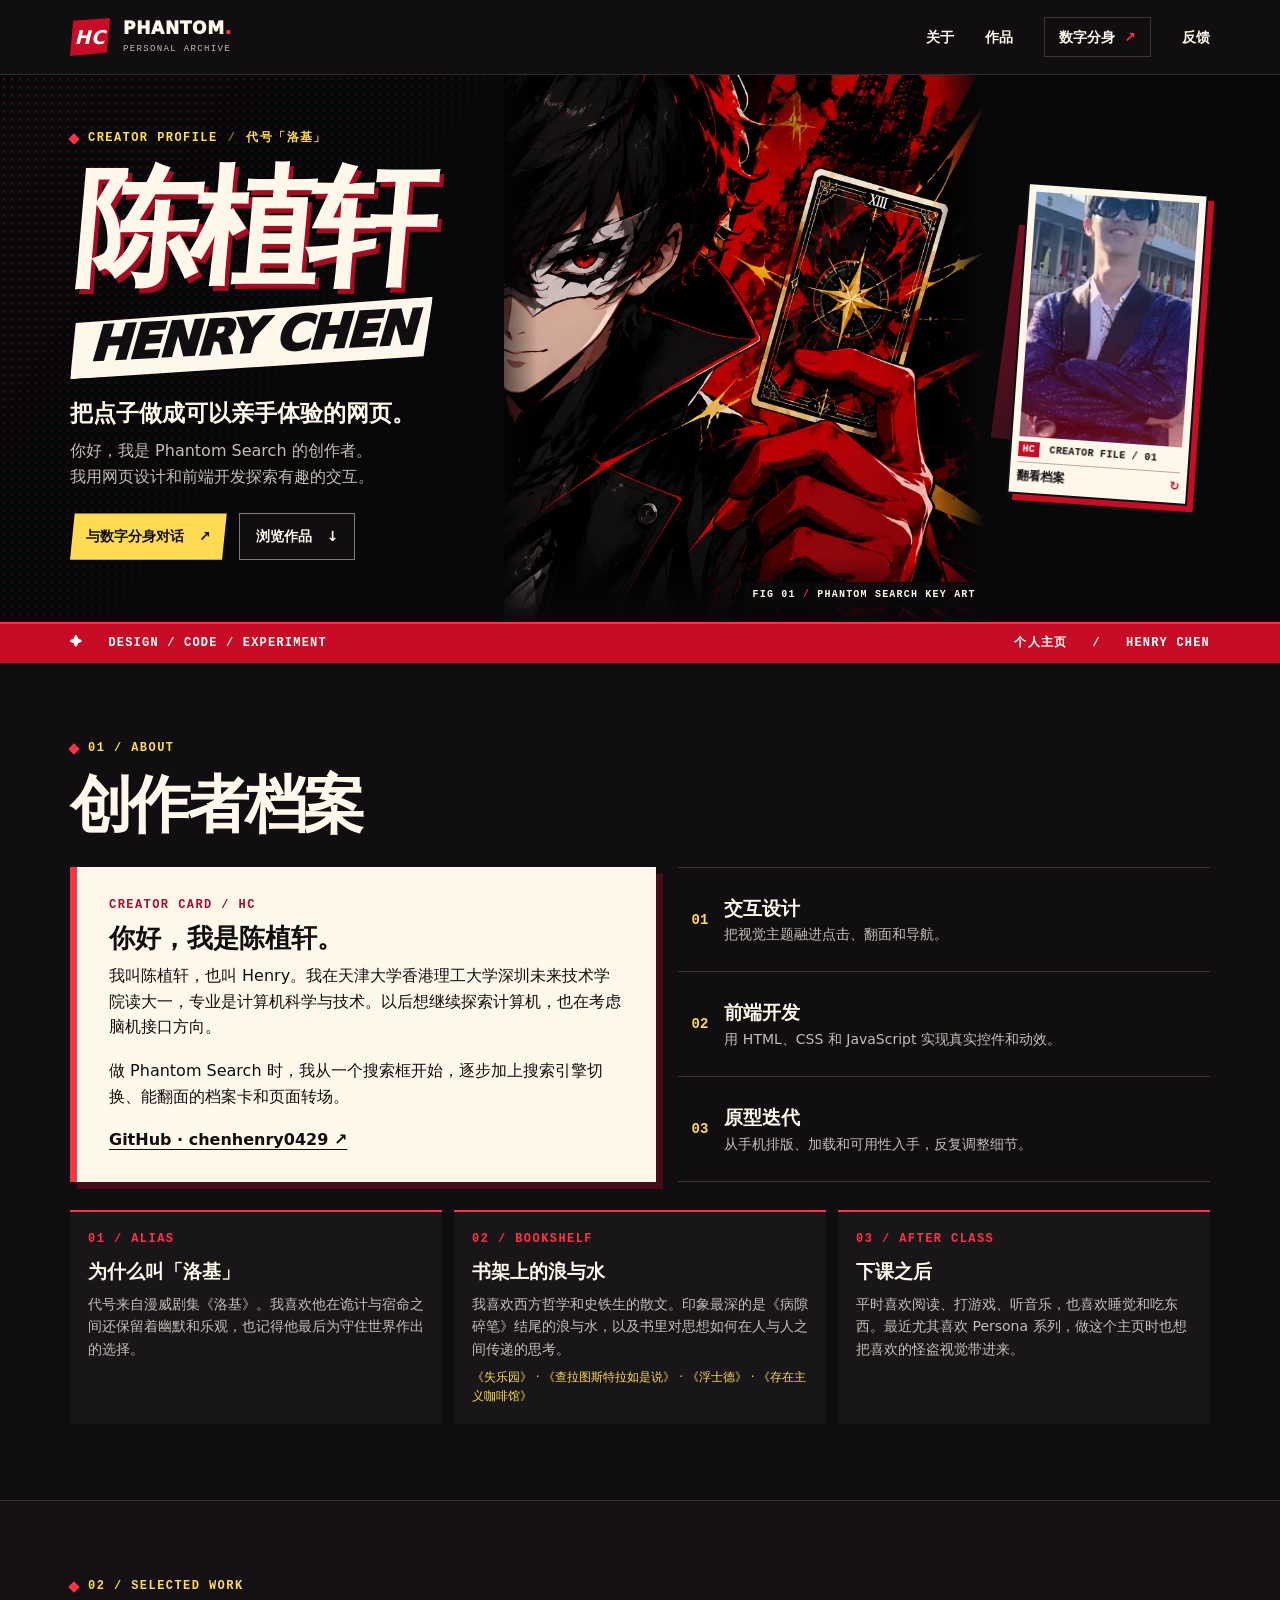
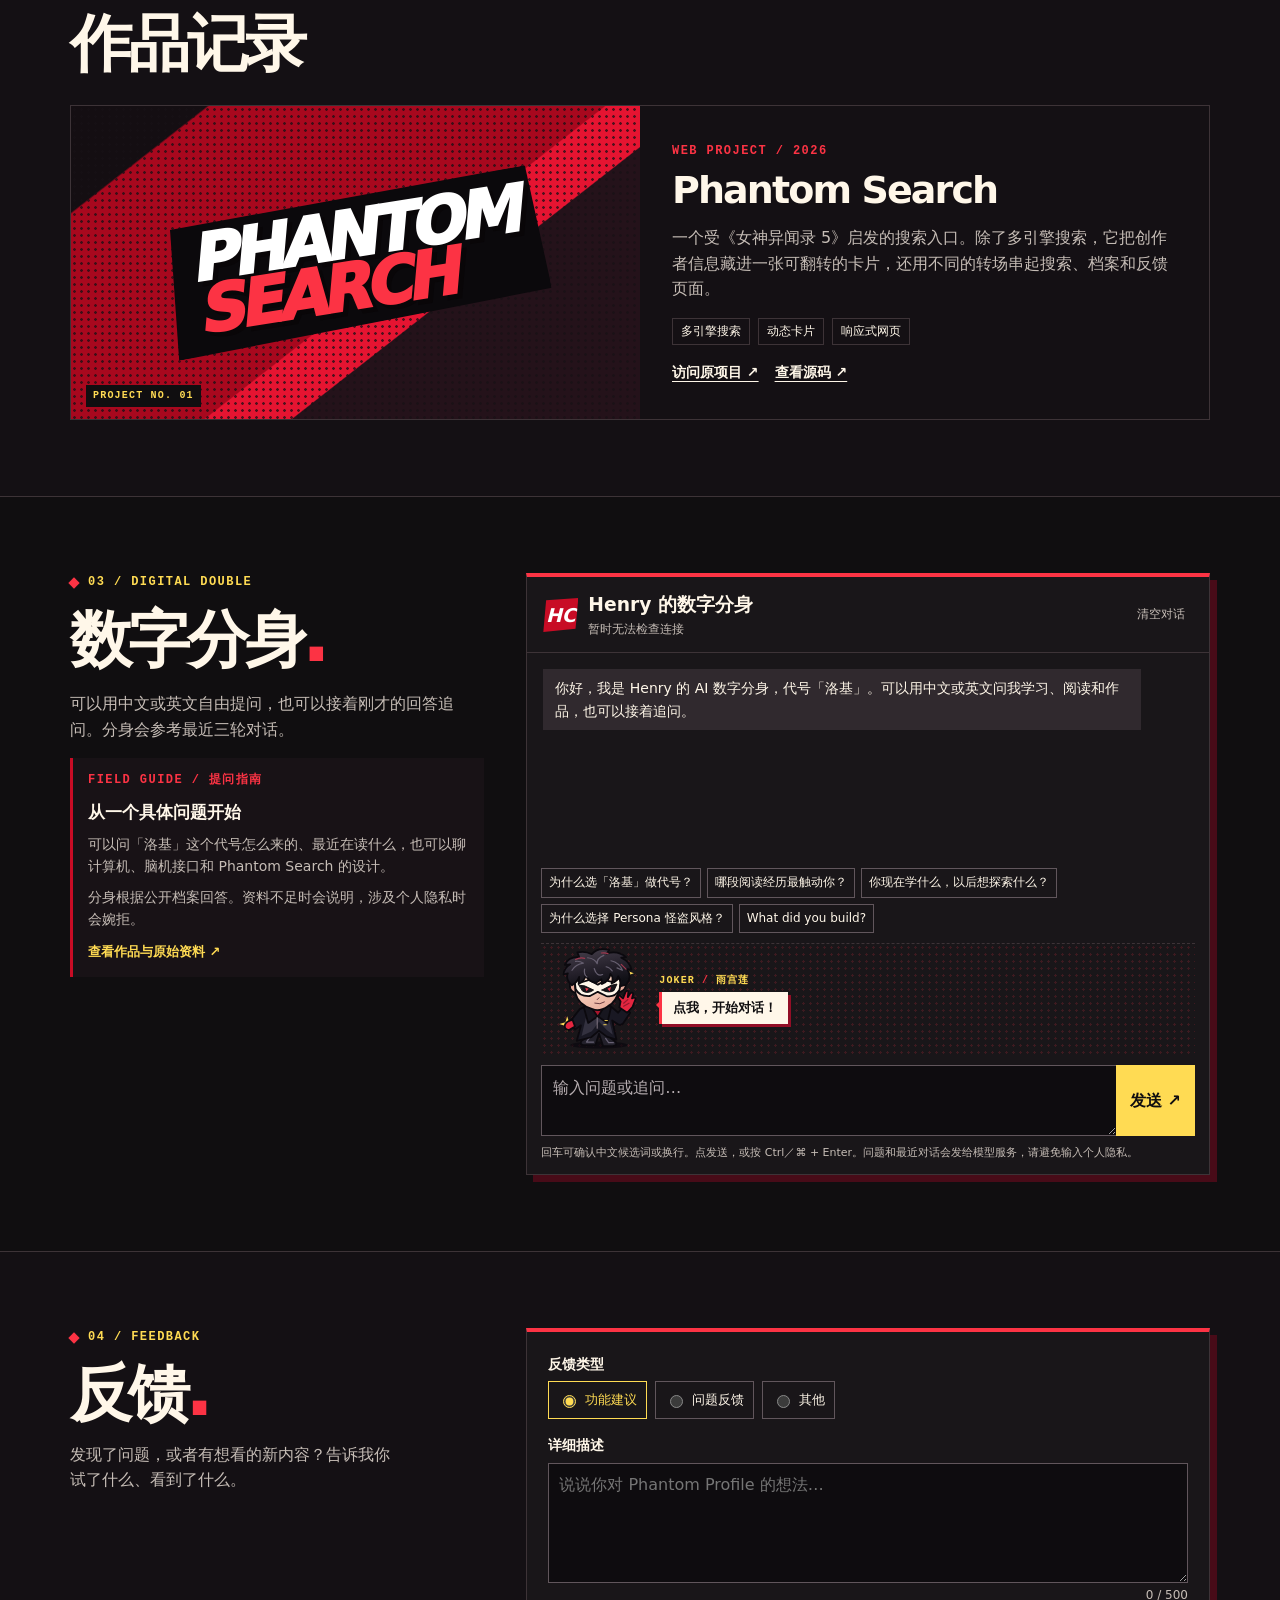
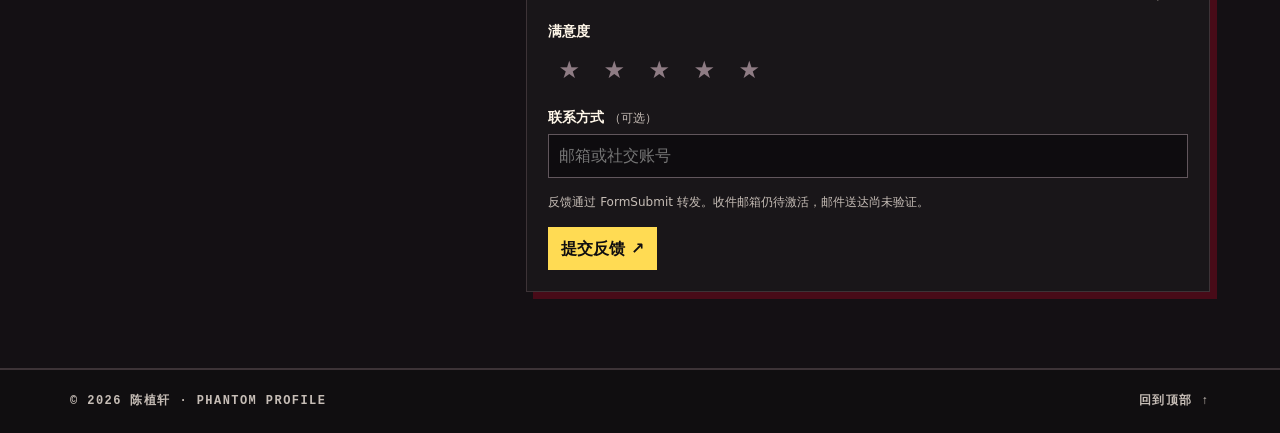
==== phantom-profile/index.html @ 25a26b53 "Publish Phantom Profile personal homepage" ====
<!doctype html>
<html lang="zh-CN">
<head>
  <meta charset="utf-8">
  <meta name="viewport" content="width=device-width, initial-scale=1">
  <meta name="description" content="陈植轩 Henry Chen 的个人主页。浏览 Phantom Search 的创作过程，与数字分身对话。">
  <meta name="theme-color" content="#100e10">
  <meta name="chat-api-base" content="https://phantom-profile-henry-chen.chenhenry860.chatgpt.site">
  <title>陈植轩 · Phantom Profile</title>
  <link rel="stylesheet" href="./style.css">
  <script defer src="./app.js"></script>
</head>
<body id="top">
  <a class="skip" href="#main">跳到主要内容</a>
  <header class="topbar">
    <div class="shell nav-inner">
      <a class="wordmark" href="#top"><span class="monogram">HC</span><span>PHANTOM<span class="red">.</span><br><small>PERSONAL ARCHIVE</small></span></a>
      <nav aria-label="主导航"><a href="#about">关于</a><a href="#work">作品</a><a class="nav-chat" href="#echo">数字分身 <span aria-hidden="true">↗</span></a><a href="#feedback">反馈</a></nav>
    </div>
  </header>
  <main id="main">
    <section class="hero" aria-labelledby="title">
      <div class="shell hero-inner">
        <div class="hero-copy">
          <p class="label"><span class="diamond"></span> CREATOR PROFILE <span class="slash">/</span> 代号「洛基」</p>
          <h1 id="title">陈植轩<span>HENRY CHEN</span></h1>
          <p class="hero-lead">把点子做成可以亲手体验的网页。</p>
          <p class="hero-detail">你好，我是 Phantom Search 的创作者。<br>我用网页设计和前端开发探索有趣的交互。</p>
          <div class="actions"><a class="button primary" href="#echo">与数字分身对话 <span aria-hidden="true">↗</span></a><a class="button ghost" href="#work">浏览作品 <span aria-hidden="true">↓</span></a></div>
        </div>
        <div class="hero-art" aria-hidden="true">
          <span class="art-label">FIG 01 <b>/</b> PHANTOM SEARCH KEY ART</span>
        </div>
        <div class="portrait-slot">
          <button class="portrait" id="portrait" type="button" aria-label="翻转陈植轩的照片卡" aria-pressed="false">
            <span class="portrait-rotor">
              <span class="portrait-face portrait-front" aria-hidden="true">
                <img src="./creator-photo.webp" width="600" height="900" alt="" fetchpriority="high">
                <span class="portrait-label"><b>HC</b> CREATOR FILE / 01</span>
                <span class="portrait-action">翻看档案 <span>↻</span></span>
              </span>
              <span class="portrait-face portrait-back" id="portrait-details" aria-hidden="true">
                <span class="portrait-label"><b>HC</b> 创作者档案</span>
                <strong>陈植轩<span>HENRY CHEN</span></strong>
                <span class="portrait-bio">Phantom Search 创作者<br>交互设计 · 前端开发</span>
                <span class="portrait-action">翻回照片 <span>↻</span></span>
              </span>
            </span>
          </button>
        </div>
      </div>
    </section>
    <div class="ribbon"><div class="shell"><span>✦ &nbsp; DESIGN / CODE / EXPERIMENT</span><span>个人主页 &nbsp; / &nbsp; HENRY CHEN</span></div></div>
    <section id="about" class="section shell">
      <div class="section-head"><p class="label"><span class="diamond"></span> 01 / ABOUT</p><h2>创作者档案</h2></div>
      <div class="about-grid">
        <article class="bio">
          <p class="eyebrow">CREATOR CARD / HC</p>
          <h3>你好，我是陈植轩。</h3>
          <p>我叫陈植轩，也叫 Henry。我在天津大学香港理工大学深圳未来技术学院读大一，专业是计算机科学与技术。以后想继续探索计算机，也在考虑脑机接口方向。</p>
          <p>做 Phantom Search 时，我从一个搜索框开始，逐步加上搜索引擎切换、能翻面的档案卡和页面转场。</p>
          <a href="https://github.com/chenhenry0429" target="_blank" rel="noopener">GitHub · chenhenry0429 ↗</a>
        </article>
        <div class="skills">
          <div><span>01</span><div><h3>交互设计</h3><p>把视觉主题融进点击、翻面和导航。</p></div></div>
          <div><span>02</span><div><h3>前端开发</h3><p>用 HTML、CSS 和 JavaScript 实现真实控件和动效。</p></div></div>
          <div><span>03</span><div><h3>原型迭代</h3><p>从手机排版、加载和可用性入手，反复调整细节。</p></div></div>
        </div>
      </div>
      <div class="profile-notes" aria-label="创作者侧记">
        <article>
          <p class="eyebrow">01 / ALIAS</p>
          <h3>为什么叫「洛基」</h3>
          <p>代号来自漫威剧集《洛基》。我喜欢他在诡计与宿命之间还保留着幽默和乐观，也记得他最后为守住世界作出的选择。</p>
        </article>
        <article>
          <p class="eyebrow">02 / BOOKSHELF</p>
          <h3>书架上的浪与水</h3>
          <p>我喜欢西方哲学和史铁生的散文。印象最深的是《病隙碎笔》结尾的浪与水，以及书里对思想如何在人与人之间传递的思考。</p>
          <p class="profile-tags">《失乐园》 · 《查拉图斯特拉如是说》 · 《浮士德》 · 《存在主义咖啡馆》</p>
        </article>
        <article>
          <p class="eyebrow">03 / AFTER CLASS</p>
          <h3>下课之后</h3>
          <p>平时喜欢阅读、打游戏、听音乐，也喜欢睡觉和吃东西。最近尤其喜欢 Persona 系列，做这个主页时也想把喜欢的怪盗视觉带进来。</p>
        </article>
      </div>
    </section>
    <section id="work" class="work-section">
      <div class="section shell">
        <div class="section-head"><p class="label"><span class="diamond"></span> 02 / SELECTED WORK</p><h2>作品记录</h2></div>
        <article class="work-card">
          <div class="work-art"><span class="work-mark">PHANTOM<br><em>SEARCH</em></span><span class="work-tag">PROJECT NO. 01</span></div>
          <div class="work-copy">
            <p class="eyebrow">WEB PROJECT / 2026</p>
            <h3>Phantom Search</h3>
            <p>一个受《女神异闻录 5》启发的搜索入口。除了多引擎搜索，它把创作者信息藏进一张可翻转的卡片，还用不同的转场串起搜索、档案和反馈页面。</p>
            <ul class="tags" aria-label="项目标签"><li>多引擎搜索</li><li>动态卡片</li><li>响应式网页</li></ul>
            <div class="work-links"><a href="https://chenhenry0429.github.io/phantom-search/" target="_blank" rel="noopener">访问原项目 ↗</a><a href="https://github.com/chenhenry0429/phantom-search" target="_blank" rel="noopener">查看源码 ↗</a></div>
          </div>
        </article>
      </div>
    </section>
    <section id="echo" class="section shell echo-section">
      <div class="echo-intro">
        <p class="label"><span class="diamond"></span> 03 / DIGITAL DOUBLE</p>
        <h2>数字分身<span class="red">.</span></h2>
        <p>可以用中文或英文自由提问，也可以接着刚才的回答追问。分身会参考最近三轮对话。</p>
        <div class="echo-guide">
          <p class="eyebrow">FIELD GUIDE / 提问指南</p>
          <h3>从一个具体问题开始</h3>
          <p>可以问「洛基」这个代号怎么来的、最近在读什么，也可以聊计算机、脑机接口和 Phantom Search 的设计。</p>
          <p>分身根据公开档案回答。资料不足时会说明，涉及个人隐私时会婉拒。</p>
          <a href="#work">查看作品与原始资料 ↗</a>
        </div>
      </div>
      <div class="chat" aria-labelledby="chat-title">
        <header class="chat-head"><div class="chat-avatar" aria-hidden="true">HC</div><div><h3 id="chat-title">Henry 的数字分身</h3><p id="status" aria-live="polite">正在检查连接</p></div><button class="reset" id="reset" type="button">清空对话</button></header>
        <div class="messages" id="messages" role="log" aria-label="对话记录" aria-live="polite" tabindex="0"><p class="message assistant">你好，我是 Henry 的 AI 数字分身，代号「洛基」。可以用中文或英文问我学习、阅读和作品，也可以接着追问。</p></div>
        <div class="suggestions" aria-label="选一个示例，编辑后发送">
          <button type="button">为什么选「洛基」做代号？</button>
          <button type="button">哪段阅读经历最触动你？</button>
          <button type="button">你现在学什么，以后想探索什么？</button>
          <button type="button">为什么选择 Persona 怪盗风格？</button>
          <button type="button">What did you build?</button>
        </div>
        <div class="mascot">
          <button class="mascot-button" id="mascot-button" type="button" aria-label="点击雨宫莲，开始向 Henry 的数字分身提问" aria-controls="question">
            <span class="mascot-arrival"><img class="mascot-sprite" src="./joker.svg" width="160" height="174" alt=""></span>
          </button>
          <div class="mascot-caption">
            <p class="mascot-name">JOKER <span>/</span> 雨宫莲</p>
            <p class="mascot-bubble" id="mascot-bubble" aria-live="polite">点我，开始对话！</p>
          </div>
        </div>
        <form id="chat-form">
          <label for="question" class="sr-only">向数字分身提问</label>
          <textarea id="question" name="question" rows="2" placeholder="输入问题或追问…" aria-describedby="chat-note" maxlength="600" required autocomplete="off" spellcheck="false"></textarea>
          <button type="submit" id="send">发送 <span aria-hidden="true">↗</span></button>
        </form>
        <p class="chat-note" id="chat-note">回车可确认中文候选词或换行。点发送，或按 Ctrl／⌘ + Enter。问题和最近对话会发给模型服务，请避免输入个人隐私。</p>
      </div>
    </section>
    <section id="feedback" class="feedback-section">
      <div class="section shell feedback-layout">
        <div class="section-head">
          <p class="label"><span class="diamond"></span> 04 / FEEDBACK</p>
          <h2>反馈<span class="red">.</span></h2>
          <p class="feedback-intro">发现了问题，或者有想看的新内容？告诉我你试了什么、看到了什么。</p>
        </div>
        <form class="feedback-form" id="feedback-form" method="post" aria-label="主页反馈">
          <fieldset>
            <legend>反馈类型</legend>
            <div class="feedback-options">
              <label><input type="radio" name="feedback_type" value="功能建议" checked> 功能建议</label>
              <label><input type="radio" name="feedback_type" value="问题反馈"> 问题反馈</label>
              <label><input type="radio" name="feedback_type" value="其他"> 其他</label>
            </div>
          </fieldset>
          <div class="feedback-field">
            <label for="feedback-message">详细描述</label>
            <textarea id="feedback-message" name="message" rows="4" minlength="3" maxlength="500" required placeholder="说说你对 Phantom Profile 的想法…"></textarea>
            <span class="feedback-count" id="feedback-count">0 / 500</span>
          </div>
          <fieldset>
            <legend>满意度</legend>
            <div class="feedback-stars">
              <label><input class="sr-only" type="radio" name="rating" value="1" aria-label="1 星" required><span aria-hidden="true">★</span></label>
              <label><input class="sr-only" type="radio" name="rating" value="2" aria-label="2 星"><span aria-hidden="true">★</span></label>
              <label><input class="sr-only" type="radio" name="rating" value="3" aria-label="3 星"><span aria-hidden="true">★</span></label>
              <label><input class="sr-only" type="radio" name="rating" value="4" aria-label="4 星"><span aria-hidden="true">★</span></label>
              <label><input class="sr-only" type="radio" name="rating" value="5" aria-label="5 星"><span aria-hidden="true">★</span></label>
            </div>
          </fieldset>
          <div class="feedback-field">
            <label for="feedback-contact">联系方式 <span class="feedback-optional">（可选）</span></label>
            <input id="feedback-contact" name="contact" maxlength="120" placeholder="邮箱或社交账号">
          </div>
          <p class="feedback-note">反馈通过 FormSubmit 转发。收件邮箱仍待激活，邮件送达尚未验证。</p>
          <div class="feedback-actions">
            <button type="submit" id="feedback-send">提交反馈 <span aria-hidden="true">↗</span></button>
            <p id="feedback-status" role="status"></p>
          </div>
        </form>
      </div>
    </section>
  </main>
  <footer><div class="shell"><span>© 2026 陈植轩 · PHANTOM PROFILE</span><a href="#top">回到顶部 ↑</a></div></footer>
</body>
</html>
---- phantom-profile/style.css ----
:root{color-scheme:dark;--ink:#100e10;--panel:#191619;--cream:#fff7e9;--dim:#c6bdb6;--red:#fc3344;--blood:#c80c25;--yellow:#ffdb53;--line:#3d3337;--mono:ui-monospace,Consolas,monospace;--body:system-ui,"Microsoft YaHei",sans-serif}
*{box-sizing:border-box}
html{scroll-behavior:smooth}
body{margin:0;background:var(--ink);color:var(--cream);font:16px/1.6 var(--body)}
a{color:inherit;text-decoration:none}
button,input,textarea{font:inherit}
button{cursor:pointer}
:focus-visible{outline:3px solid var(--yellow);outline-offset:4px}
.shell{width:min(1140px,calc(100% - 72px));margin-inline:auto}
.skip,.sr-only{position:absolute;width:1px;height:1px;overflow:hidden;clip-path:inset(50%)}
.skip:focus{width:auto;height:auto;clip-path:none;z-index:10;top:12px;left:12px;background:var(--yellow);color:var(--ink);padding:8px 14px}
.topbar{border-bottom:1px solid #ffffff1f;background:#100e10}
.nav-inner{display:flex;align-items:center;justify-content:space-between;min-height:74px;gap:16px}
.wordmark{display:flex;align-items:center;gap:13px;font-size:17px;font-weight:950;line-height:1;letter-spacing:.04em}
.wordmark small{font:9px var(--mono);letter-spacing:.15em;color:var(--dim)}
.monogram,.chat-avatar{display:grid;place-items:center;background:var(--blood);color:white;font:italic 900 19px var(--body);clip-path:polygon(8% 7%,100% 0,92% 91%,0 100%);width:40px;height:38px}
.red{color:var(--red)}
nav{display:flex;align-items:center;gap:31px;font-size:14px;font-weight:750}
nav a:hover,.work-links a:hover,.bio a:hover,footer a:hover{color:var(--yellow)}
.nav-chat{padding:8px 14px;border:1px solid var(--line)}
.nav-chat span{color:var(--red);margin-left:4px}
.hero{position:relative;isolation:isolate;overflow:hidden;background:#080709}
.hero::before{position:absolute;content:"";inset:0;background:radial-gradient(circle,#d422364d .9px,transparent 1px) 0 0/8px 8px;mask-image:linear-gradient(125deg,#000,transparent 45%);z-index:-1}
.hero-inner{display:grid;grid-template-areas:"copy art portrait";grid-template-columns:minmax(0,1fr) minmax(0,1.18fr) minmax(125px,.49fr);gap:clamp(16px,2.1vw,30px);align-items:center;min-height:530px;padding-block:54px 62px}
.hero-copy{grid-area:copy;position:relative}
.hero-art{
  grid-area:art;position:relative;align-self:stretch;margin-block:-54px -62px;
  background:
    linear-gradient(0deg,#080709 0%,transparent 12%),
    linear-gradient(90deg,#0807098c 0%,transparent 7% 90%,#080709 100%),
    url("./phantom.webp") left 34% / min(202%, 1050px) auto no-repeat;
}
.portrait-slot{grid-area:portrait;position:relative;padding-inline:6px 12px}
.portrait-slot::before{content:"";position:absolute;inset:10% -9% 8% -10%;background:linear-gradient(130deg,#870c23 0%,#241018 55%,transparent 56%);clip-path:polygon(12% 2%,100% 12%,89% 96%,0 85%);pointer-events:none}
.portrait{
  position:relative;display:block;width:100%;padding:0;border:0;background:transparent;
  color:var(--ink);text-align:left;perspective:750px;rotate:4deg;touch-action:manipulation;
  transition:translate .2s ease,rotate .2s ease;animation:portrait-in .82s cubic-bezier(.19,.85,.33,1) both;
}
.portrait:hover,.portrait:focus-visible{translate:0 -4px;rotate:1deg}
.portrait-rotor{display:block;position:relative;transform-style:preserve-3d;transition:transform .52s cubic-bezier(.22,.71,.34,1)}
.portrait[aria-pressed="true"] .portrait-rotor{transform:rotateY(180deg)}
.portrait-face{display:block;position:relative;overflow:hidden;padding:7px;border:2px solid var(--ink);background:var(--cream);box-shadow:6px 6px 0 var(--blood),9px 9px 0 var(--ink);backface-visibility:hidden}
.portrait-front::after{
  content:"";position:absolute;inset:-25% -20%;pointer-events:none;
  background:linear-gradient(105deg,transparent 36%,#f82c3a99 44%,#ffdc55d9 50%,#fff5b180 53%,transparent 60%);
  opacity:0;animation:portrait-sweep .72s .22s ease-out;
}
.portrait img{display:block;width:100%;height:auto}
.portrait-label{display:block;margin-top:5px;font:800 clamp(7px,.85vw,10px)/1.5 var(--mono);white-space:nowrap;letter-spacing:.035em}
.portrait-label b{display:inline-block;margin-right:4px;padding-inline:4px;background:var(--blood);color:white}
.portrait-action{display:flex;align-items:center;justify-content:space-between;gap:4px;margin-top:5px;padding-top:4px;border-top:1px solid #b9a8a3;font-size:clamp(9px,1.05vw,12px);font-weight:850}
.portrait-action span{color:var(--blood)}
.portrait-back{
  position:absolute;inset:0;display:flex;flex-direction:column;justify-content:space-between;gap:5px;
  padding:clamp(7px,1vw,15px);transform:rotateY(180deg);
  background:radial-gradient(circle,#c80c2530 1px,transparent 1.5px) right top / 7px 7px,var(--cream);
}
.portrait-back strong{font-size:clamp(16px,2.3vw,29px);line-height:1.1}
.portrait-back strong span{display:block;margin-top:4px;color:#a8102a;font:italic 900 clamp(8px,1vw,13px)/1.25 var(--mono)}
.portrait-bio{font-size:clamp(9px,1vw,12px);font-weight:750;overflow-wrap:anywhere}
@keyframes portrait-in{from{opacity:0;transform:translateX(66px) scale(.96)}to{opacity:1;transform:none}}
@keyframes portrait-sweep{0%{opacity:0;transform:translateX(-85%)}18%{opacity:1}75%{opacity:.9}100%{opacity:0;transform:translateX(85%)}}
.label,.eyebrow,.art-label,.ribbon,.work-tag,footer{font-family:var(--mono);font-size:12px;font-weight:700;letter-spacing:.12em}
.label{display:flex;align-items:center;gap:10px;color:var(--yellow);margin:0 0 12px}
.diamond{width:8px;height:8px;display:inline-block;background:var(--red);transform:rotate(45deg);flex:none}
.slash{opacity:.55}
h1,h2,h3,p{margin-top:0}
h1{margin:17px 0 25px;font-size:clamp(66px,10vw,133px);line-height:.98;letter-spacing:-.085em;font-weight:950;text-shadow:5px 5px 0 #a60b24;transform:skewX(-5deg);transform-origin:left center}
h1 span{display:block;width:max-content;font:italic 950 clamp(19px,4vw,48px)/1.1 var(--body);letter-spacing:-.05em;color:var(--ink);background:var(--cream);padding:4px 18px 7px;margin:16px 0 0 8px;text-shadow:none;transform:rotate(-3deg);clip-path:polygon(1% 12%,100% 0,98% 93%,0 100%)}
.hero-lead{font-weight:800;font-size:clamp(18px,2.4vw,23px);margin:0 0 6px}
.hero-detail{color:var(--dim);margin:0 0 24px}
.actions{display:flex;flex-wrap:wrap;gap:12px}
.button{display:inline-flex;align-items:center;gap:15px;padding:11px 16px;min-height:46px;font-weight:800;font-size:14px}
.primary{background:var(--yellow);color:var(--ink);clip-path:polygon(3% 0,100% 0,97% 100%,0 100%)}
.primary:hover{background:var(--cream)}
.ghost{border:1px solid #82777c;background:#100e10}
.ghost:hover{border-color:var(--yellow);color:var(--yellow)}
.art-label{position:absolute;bottom:14px;right:0;color:var(--cream);text-shadow:0 1px 4px #000;font-size:10px;background:#0a090bd9;padding:5px 8px}
.art-label b{color:var(--red)}
.ribbon{background:var(--blood);color:#fff;border-top:2px solid var(--red);letter-spacing:.1em}
.ribbon .shell,footer .shell{display:flex;justify-content:space-between;align-items:center;gap:15px;padding-block:10px}
.section{padding-block:76px;scroll-margin-top:20px}
.section-head{margin-bottom:26px}
h2{font-size:clamp(35px,6vw,62px);letter-spacing:-.06em;line-height:1.14;font-weight:950;margin:0}
.about-grid{display:grid;grid-template-columns:1.1fr 1fr;gap:22px}
.bio{padding:29px 32px;background:var(--cream);color:var(--ink);border-left:7px solid var(--red);box-shadow:7px 7px 0 #480b18}
.eyebrow{color:var(--red);margin-bottom:8px}
.bio .eyebrow{color:#a8102a}
.bio h3{font-size:26px;margin-bottom:9px;line-height:1.2}
.bio p:not(.eyebrow){max-width:52ch;margin-bottom:18px}
.bio a{font-weight:800;text-underline-offset:4px;text-decoration:underline}
.bio a:hover{color:#a8102a}
.skills{display:grid;border-top:1px solid var(--line)}
.skills>div{display:flex;gap:16px;align-items:center;padding:10px 14px;border-bottom:1px solid var(--line)}
.skills span{color:var(--yellow);font:700 14px var(--mono)}
.skills h3,.skills p{margin:0}
.skills p{font-size:14px;color:var(--dim)}
.profile-notes{display:grid;grid-template-columns:repeat(3,minmax(0,1fr));gap:12px;margin-top:28px}
.profile-notes article{border-top:2px solid var(--red);background:var(--panel);padding:18px}
.profile-notes h3{margin:0 0 6px}
.profile-notes p:not(.eyebrow){margin:0;color:var(--dim);font-size:14px}
.profile-notes article .profile-tags{margin-top:8px;color:var(--yellow);font-size:12px}
.work-section{border-block:1px solid var(--line);background:#141014}
.work-card{display:grid;grid-template-columns:1fr 1fr;border:1px solid var(--line);min-height:315px}
.work-art{position:relative;min-height:230px;display:grid;place-items:center;overflow:hidden;background:radial-gradient(circle,#171015bb 1px,transparent 1.6px) 0 0/7px 7px,linear-gradient(142deg,#140e12 14%,#a8081e 14.3% 55%,#e51431 55.2% 64%,#24121a 64.2%)}
.work-mark{font:italic 950 clamp(30px,5vw,70px)/.82 var(--body);letter-spacing:-.08em;transform:rotate(-9deg);color:white;text-shadow:4px 5px 0 #090608;padding:16px 25px 18px;background:#0b090c;clip-path:polygon(3% 6%,98% 0,100% 90%,0 100%)}
.work-mark em{color:var(--red)}
.work-tag{position:absolute;bottom:12px;left:15px;color:var(--yellow);background:var(--ink);padding:3px 7px;font-size:10px}
.work-copy{padding:32px;align-self:center}
.work-copy h3{font-size:clamp(24px,4vw,38px);line-height:1.15;letter-spacing:-.05em;margin-bottom:12px}
.work-copy>p:not(.eyebrow),.echo-intro>p:not(.label){color:var(--dim)}
.tags,.work-links{display:flex;flex-wrap:wrap;gap:8px;padding:0;list-style:none}
.tags li{border:1px solid var(--line);padding:3px 8px;font-size:12px}
.work-links{gap:16px;font-weight:750;font-size:14px}
.work-links a{text-decoration:underline;text-underline-offset:4px}
.echo-section{display:grid;grid-template-columns:1fr 1.65fr;gap:42px;align-items:start}
.echo-intro h2{margin-bottom:16px}
.echo-guide{border-left:3px solid var(--blood);padding:13px 15px;background:#181216}
.echo-guide h3{margin:0 0 7px;font-size:17px}
.echo-guide p:not(.eyebrow){margin:0 0 8px;color:var(--dim);font-size:14px}
.echo-guide a{display:inline-block;color:var(--yellow);font-size:13px;font-weight:750;text-underline-offset:4px}
.echo-guide a:hover{text-decoration:underline}
.chat{background:var(--panel);border:1px solid var(--line);border-top:4px solid var(--red);box-shadow:7px 7px 0 #480b18;min-width:0}
.chat-head{padding:13px 16px;display:flex;align-items:center;gap:10px;border-bottom:1px solid var(--line)}
.chat-head h3,.chat-head p{margin:0}
.chat-head p{font-size:12px;color:var(--dim)}
.chat-head p[data-ready="true"]{color:#a7e4af}
.chat-avatar{flex:none;width:35px;height:34px}
.reset{margin-left:auto;background:none;border:0;color:var(--dim);font-size:12px;white-space:nowrap;padding:8px}
.reset:hover{color:var(--yellow)}
.messages{padding:16px;height:215px;overflow:auto;display:flex;align-items:flex-start;flex-direction:column;gap:10px}
.message{background:#30292e;margin:0;max-width:92%;padding:8px 12px;white-space:pre-wrap;overflow-wrap:anywhere;font-size:14px;line-height:1.6}
.message.user{align-self:flex-end;background:#820c28;color:white}
.message.notice{border:1px solid #674d47;color:#ffcf9a}
.suggestions{display:flex;flex-wrap:wrap;gap:6px;padding:0 14px 10px}
.suggestions button{font-size:12px;background:transparent;border:1px solid #61565c;color:var(--cream);padding:4px 7px}
.suggestions button:hover{border-color:var(--yellow);color:var(--yellow)}
.mascot{display:flex;align-items:center;gap:12px;margin:0 14px 10px;padding:3px 10px 4px;border-top:1px dashed var(--line);background:radial-gradient(circle,#fb334429 1px,transparent 1.4px) 0 0/7px 7px}
.mascot-button{flex:none;width:96px;padding:0;border:0;background:transparent;transform-origin:50% 90%;touch-action:manipulation}
.mascot-arrival{display:block}
.mascot-sprite{display:block;width:100%;height:auto;animation:joker-idle 3.6s ease-in-out infinite}
.mascot-button:hover .mascot-sprite,.mascot-button:focus-visible .mascot-sprite{filter:drop-shadow(0 0 5px #fc33448c)}
.mascot-caption{min-width:0}
.mascot-name{margin:0 0 5px;color:var(--yellow);font:800 10px/1.3 var(--mono);letter-spacing:.11em}
.mascot-name span{color:var(--red)}
.mascot-bubble{position:relative;width:fit-content;margin:0;padding:6px 11px;background:var(--cream);color:var(--ink);border-left:3px solid var(--red);box-shadow:3px 3px 0 #920e26;font-size:13px;font-weight:800}
.mascot-bubble::before{content:"";position:absolute;top:8px;left:-11px;border:5px solid transparent;border-right-color:var(--red)}
@keyframes joker-idle{0%,100%{transform:translateY(0)}50%{transform:translateY(-3px)}}
@media(prefers-reduced-motion:no-preference){
  .mascot-button.is-awaiting:not(:focus-visible) .mascot-arrival{opacity:0}
  .mascot-button.is-arriving .mascot-arrival{animation:joker-arrive .95s both}
  .mascot-button.is-arriving .mascot-sprite{animation-delay:.95s}
}
@keyframes joker-arrive{
  from{opacity:0;transform:translateX(-45px) rotate(-9deg);clip-path:inset(0 0 0 45%)}
  50%{opacity:1;transform:translateX(7px) rotate(4deg);clip-path:inset(0);filter:drop-shadow(-5px 0 0 #c80c25)}
  65%,88%{opacity:1;transform:none;clip-path:inset(0);filter:drop-shadow(0 0 5px #ffdb53)}
  to{opacity:1;transform:none;clip-path:inset(0);filter:none}
}
#chat-form{display:flex;margin:0 14px}
#question{min-width:0;flex:1;resize:vertical;min-height:56px;background:#0e0c0f;color:white;border:1px solid #61565c;border-right:0;padding:9px 11px}
#question::placeholder{color:#b7aeb1}
#send{background:var(--yellow);color:var(--ink);border:1px solid var(--yellow);font-weight:800;padding:9px 13px;white-space:nowrap}
button:disabled{opacity:.55;cursor:default}
.chat-note{margin:8px 14px 12px;font-size:11px;color:var(--dim)}
.feedback-section{background:#141014;border-block:1px solid var(--line)}
.feedback-layout{display:grid;grid-template-columns:1fr 1.65fr;align-items:start;gap:42px}
.feedback-intro{max-width:32ch;margin:12px 0 0;color:var(--dim)}
.feedback-form{display:grid;gap:15px;min-width:0;background:var(--panel);border:1px solid var(--line);border-top:4px solid var(--red);padding:21px;box-shadow:7px 7px 0 #480b18}
.feedback-form fieldset{margin:0;padding:0;border:0;min-inline-size:0}
.feedback-form legend,.feedback-field>label{padding:0;margin-bottom:6px;font-weight:800;font-size:14px}
.feedback-options{display:flex;flex-wrap:wrap;gap:8px}
.feedback-options label{display:flex;align-items:center;gap:6px;min-height:38px;padding:4px 9px;border:1px solid #61565c;font-size:13px;cursor:pointer}
.feedback-options label:has(:checked){border-color:var(--yellow);color:var(--yellow)}
.feedback-form input[type="radio"]{accent-color:var(--yellow)}
.feedback-field{display:grid;min-width:0}
.feedback-field textarea,.feedback-field input{width:100%;background:#0e0c0f;color:var(--cream);border:1px solid #61565c;padding:8px 10px}
.feedback-field textarea{resize:vertical;min-height:90px}
.feedback-count,.feedback-note,.feedback-optional{color:var(--dim);font-size:12px;font-weight:400}
.feedback-count{text-align:right;margin-top:3px}
.feedback-stars{display:flex;flex-wrap:wrap;gap:3px}
.feedback-stars label{position:relative;color:#8e7c84;cursor:pointer}
.feedback-stars label span{display:grid;place-items:center;width:42px;height:42px;font-size:24px}
.feedback-stars label:hover,.feedback-stars label:has(:checked),.feedback-stars label:has(~ label :checked){color:var(--yellow)}
.feedback-stars input:focus-visible+span{outline:2px solid var(--yellow);outline-offset:1px}
.feedback-note{margin:0}
.feedback-actions{display:flex;flex-wrap:wrap;align-items:center;gap:9px 13px}
#feedback-send{background:var(--yellow);color:var(--ink);border:0;padding:8px 13px;min-height:43px;font-weight:800}
#feedback-status{margin:0;color:var(--dim);font-size:13px}
#feedback-status[data-state="success"]{color:#a7e4af}
#feedback-status[data-state="error"]{color:#ffcf9a}
footer{border-top:1px solid var(--line);color:var(--dim)}
footer .shell{padding-block:22px}
@media(max-width:900px){
  .hero-inner{grid-template-areas:"copy copy" "art portrait";grid-template-columns:minmax(0,1fr) clamp(112px,23vw,178px);gap:20px;min-height:0;padding-block:36px 24px}
  .hero-art{min-height:clamp(205px,43vw,340px);margin-block:0}
  .portrait-slot{padding-inline:3px 8px}
}
@media(max-width:760px){
  .shell{width:calc(100% - 34px)}
  nav{gap:14px}.nav-chat{padding:6px 8px}
  .about-grid,.profile-notes,.work-card,.echo-section,.feedback-layout{grid-template-columns:1fr}
  .echo-section,.feedback-layout{gap:12px}.section{padding-block:55px}
  .feedback-layout .section-head{margin-bottom:0}
}
@media(max-width:560px){
  .hero-inner{gap:15px}
  .hero-art{background-position:0 0,0 0,left 18%}
  .portrait-front{padding:4px}
  .art-label{display:none}
  .mascot{gap:10px;padding-inline:5px}
  .mascot-button{width:81px}
}
@media(max-width:420px){
  .wordmark{font-size:13px;gap:7px}.wordmark small{font-size:7px}.monogram{width:30px;height:30px;font-size:16px}
  .nav-inner{gap:8px}
  nav{gap:8px;font-size:12px;white-space:nowrap}
  .nav-chat{padding-inline:5px}
  .feedback-form{padding:15px}
  h1{font-size:66px}
  .ribbon .shell span:last-child{display:none}
  .bio,.work-copy{padding:21px}
}
@media(prefers-reduced-motion:reduce){
  html{scroll-behavior:auto}
  .portrait,.portrait-front::after,.mascot-sprite{animation:none}
  .portrait,.portrait-rotor{transition:none}
}
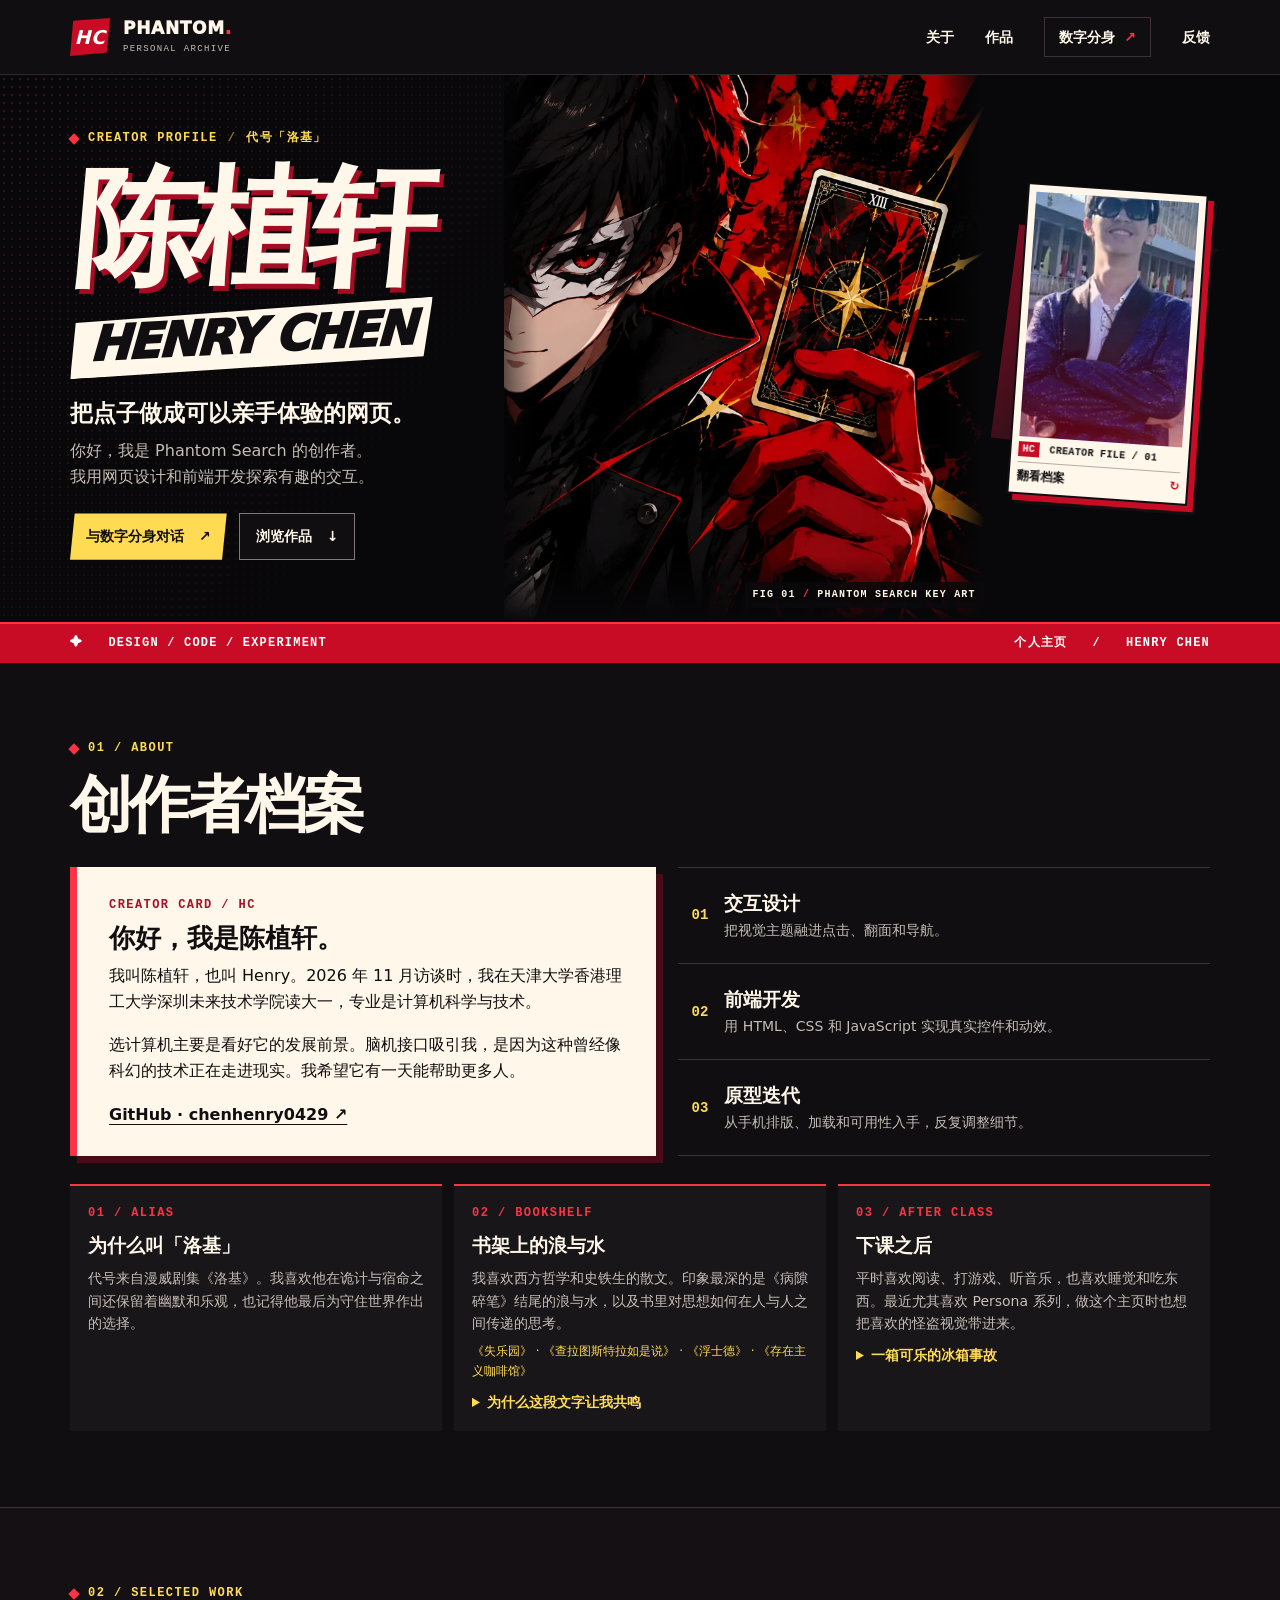
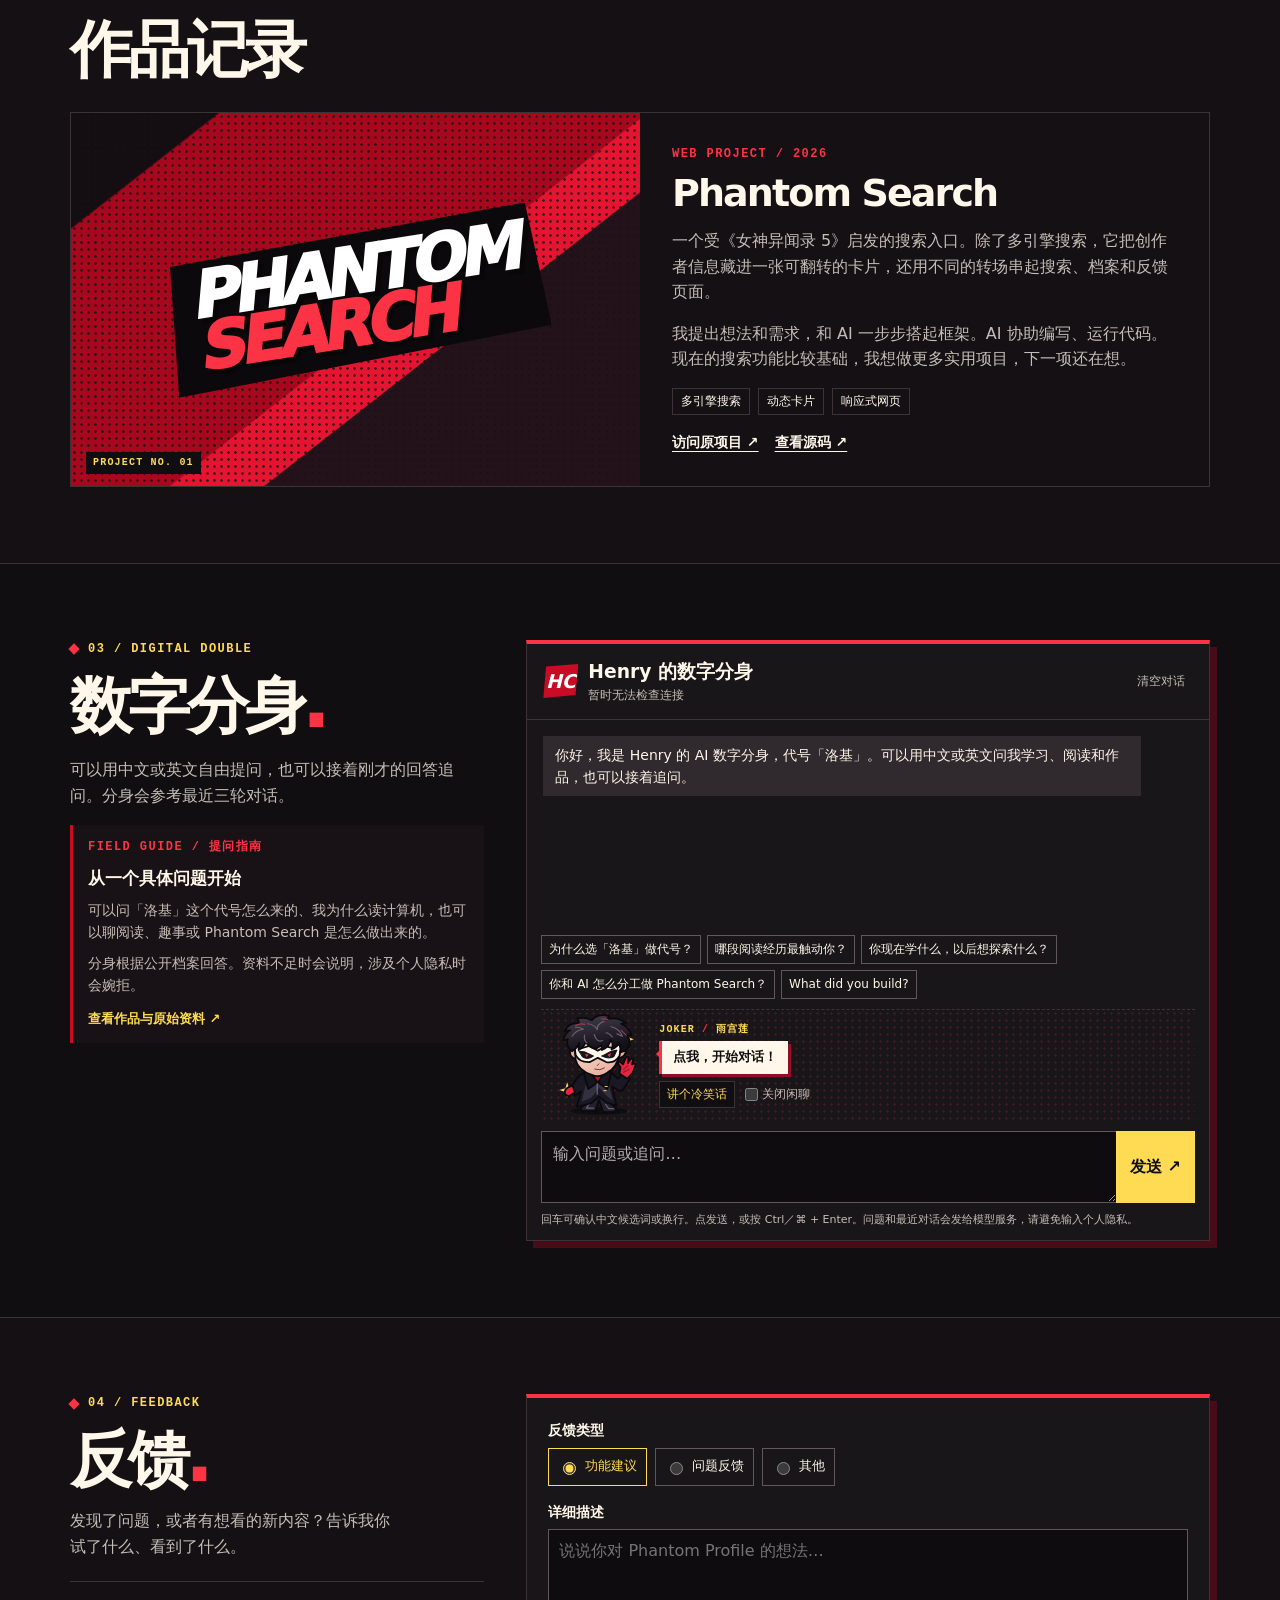
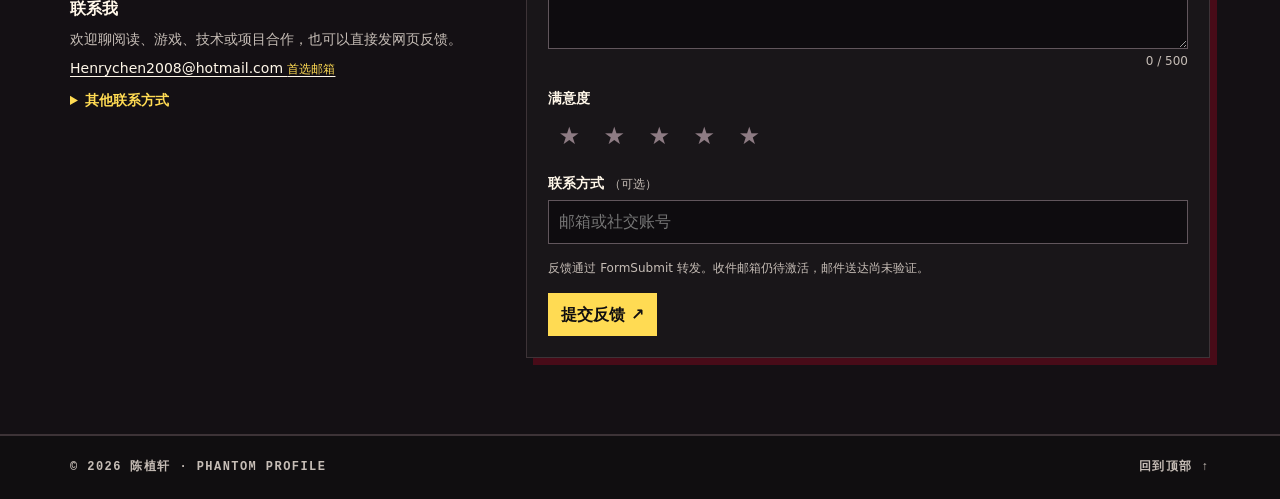
==== commit ce5f1dc5: "Complete the Phantom Profile interview and mascot updates" ====
--- a/phantom-profile/index.html
+++ b/phantom-profile/index.html
@@ -57,8 +57,8 @@
         <article class="bio">
           <p class="eyebrow">CREATOR CARD / HC</p>
           <h3>你好，我是陈植轩。</h3>
-          <p>我叫陈植轩，也叫 Henry。我在天津大学香港理工大学深圳未来技术学院读大一，专业是计算机科学与技术。以后想继续探索计算机，也在考虑脑机接口方向。</p>
-          <p>做 Phantom Search 时，我从一个搜索框开始，逐步加上搜索引擎切换、能翻面的档案卡和页面转场。</p>
+          <p>我叫陈植轩，也叫 Henry。2026 年 11 月访谈时，我在天津大学香港理工大学深圳未来技术学院读大一，专业是计算机科学与技术。</p>
+          <p>选计算机主要是看好它的发展前景。脑机接口吸引我，是因为这种曾经像科幻的技术正在走进现实。我希望它有一天能帮助更多人。</p>
           <a href="https://github.com/chenhenry0429" target="_blank" rel="noopener">GitHub · chenhenry0429 ↗</a>
         </article>
         <div class="skills">
@@ -78,11 +78,19 @@
           <h3>书架上的浪与水</h3>
           <p>我喜欢西方哲学和史铁生的散文。印象最深的是《病隙碎笔》结尾的浪与水，以及书里对思想如何在人与人之间传递的思考。</p>
           <p class="profile-tags">《失乐园》 · 《查拉图斯特拉如是说》 · 《浮士德》 · 《存在主义咖啡馆》</p>
+          <details class="profile-detail">
+            <summary>为什么这段文字让我共鸣</summary>
+            <p>我的左耳有重度听力障碍，几乎听不到声音。读史铁生时，我能体会到文字里的绝望与不甘。他的作品促使我反思自己、认真承担责任。我也相信意志能帮助我面对困难。</p>
+          </details>
         </article>
         <article>
           <p class="eyebrow">03 / AFTER CLASS</p>
           <h3>下课之后</h3>
           <p>平时喜欢阅读、打游戏、听音乐，也喜欢睡觉和吃东西。最近尤其喜欢 Persona 系列，做这个主页时也想把喜欢的怪盗视觉带进来。</p>
+          <details class="profile-detail">
+            <summary>一箱可乐的冰箱事故</summary>
+            <p>刚上大学约一个月，我把一箱可乐放进了急冻层。同学下午开冰箱时，几乎整箱可乐都溢出来冻成了沙冰。我找物业借了根棍子一点点铲，最后手上全是可乐味。</p>
+          </details>
         </article>
       </div>
     </section>
@@ -95,6 +103,7 @@
             <p class="eyebrow">WEB PROJECT / 2026</p>
             <h3>Phantom Search</h3>
             <p>一个受《女神异闻录 5》启发的搜索入口。除了多引擎搜索，它把创作者信息藏进一张可翻转的卡片，还用不同的转场串起搜索、档案和反馈页面。</p>
+            <p>我提出想法和需求，和 AI 一步步搭起框架。AI 协助编写、运行代码。现在的搜索功能比较基础，我想做更多实用项目，下一项还在想。</p>
             <ul class="tags" aria-label="项目标签"><li>多引擎搜索</li><li>动态卡片</li><li>响应式网页</li></ul>
             <div class="work-links"><a href="https://chenhenry0429.github.io/phantom-search/" target="_blank" rel="noopener">访问原项目 ↗</a><a href="https://github.com/chenhenry0429/phantom-search" target="_blank" rel="noopener">查看源码 ↗</a></div>
           </div>
@@ -109,7 +118,7 @@
         <div class="echo-guide">
           <p class="eyebrow">FIELD GUIDE / 提问指南</p>
           <h3>从一个具体问题开始</h3>
-          <p>可以问「洛基」这个代号怎么来的、最近在读什么，也可以聊计算机、脑机接口和 Phantom Search 的设计。</p>
+          <p>可以问「洛基」这个代号怎么来的、我为什么读计算机，也可以聊阅读、趣事或 Phantom Search 是怎么做出来的。</p>
           <p>分身根据公开档案回答。资料不足时会说明，涉及个人隐私时会婉拒。</p>
           <a href="#work">查看作品与原始资料 ↗</a>
         </div>
@@ -121,16 +130,20 @@
           <button type="button">为什么选「洛基」做代号？</button>
           <button type="button">哪段阅读经历最触动你？</button>
           <button type="button">你现在学什么，以后想探索什么？</button>
-          <button type="button">为什么选择 Persona 怪盗风格？</button>
+          <button type="button">你和 AI 怎么分工做 Phantom Search？</button>
           <button type="button">What did you build?</button>
         </div>
-        <div class="mascot">
+        <div class="mascot" id="mascot">
           <button class="mascot-button" id="mascot-button" type="button" aria-label="点击雨宫莲，开始向 Henry 的数字分身提问" aria-controls="question">
             <span class="mascot-arrival"><img class="mascot-sprite" src="./joker.svg" width="160" height="174" alt=""></span>
           </button>
           <div class="mascot-caption">
             <p class="mascot-name">JOKER <span>/</span> 雨宫莲</p>
             <p class="mascot-bubble" id="mascot-bubble" aria-live="polite">点我，开始对话！</p>
+            <div class="mascot-controls">
+              <button type="button" id="mascot-joke">讲个冷笑话</button>
+              <label><input type="checkbox" id="mascot-quiet">关闭闲聊</label>
+            </div>
           </div>
         </div>
         <form id="chat-form">
@@ -147,6 +160,16 @@
           <p class="label"><span class="diamond"></span> 04 / FEEDBACK</p>
           <h2>反馈<span class="red">.</span></h2>
           <p class="feedback-intro">发现了问题，或者有想看的新内容？告诉我你试了什么、看到了什么。</p>
+          <div class="contact" id="contact">
+            <h3>联系我</h3>
+            <p>欢迎聊阅读、游戏、技术或项目合作，也可以直接发网页反馈。</p>
+            <a href="mailto:Henrychen2008@hotmail.com">Henrychen2008@hotmail.com <small>首选邮箱</small></a>
+            <details class="profile-detail">
+              <summary>其他联系方式</summary>
+              <a href="mailto:chenhenry860@gmail.com">chenhenry860@gmail.com</a>
+              <a href="tel:+8618476106267">18476106267</a>
+            </details>
+          </div>
         </div>
         <form class="feedback-form" id="feedback-form" method="post" aria-label="主页反馈">
           <fieldset>
--- a/phantom-profile/style.css
+++ b/phantom-profile/style.css
@@ -101,6 +101,9 @@
 .profile-notes h3{margin:0 0 6px}
 .profile-notes p:not(.eyebrow){margin:0;color:var(--dim);font-size:14px}
 .profile-notes article .profile-tags{margin-top:8px;color:var(--yellow);font-size:12px}
+.profile-detail{margin-top:10px;color:var(--dim);font-size:14px}
+.profile-detail summary{width:fit-content;color:var(--yellow);font-weight:700;cursor:pointer}
+.profile-notes .profile-detail p{margin-top:6px}
 .work-section{border-block:1px solid var(--line);background:#141014}
 .work-card{display:grid;grid-template-columns:1fr 1fr;border:1px solid var(--line);min-height:315px}
 .work-art{position:relative;min-height:230px;display:grid;place-items:center;overflow:hidden;background:radial-gradient(circle,#171015bb 1px,transparent 1.6px) 0 0/7px 7px,linear-gradient(142deg,#140e12 14%,#a8081e 14.3% 55%,#e51431 55.2% 64%,#24121a 64.2%)}
@@ -146,6 +149,10 @@
 .mascot-name span{color:var(--red)}
 .mascot-bubble{position:relative;width:fit-content;margin:0;padding:6px 11px;background:var(--cream);color:var(--ink);border-left:3px solid var(--red);box-shadow:3px 3px 0 #920e26;font-size:13px;font-weight:800}
 .mascot-bubble::before{content:"";position:absolute;top:8px;left:-11px;border:5px solid transparent;border-right-color:var(--red)}
+.mascot-controls{display:flex;flex-wrap:wrap;align-items:center;gap:4px 10px;margin-top:7px;color:var(--dim);font-size:12px}
+.mascot-controls button{padding:3px 7px;border:1px solid var(--line);background:var(--ink);color:var(--yellow);font:inherit}
+.mascot-controls label{display:flex;gap:4px;align-items:center;cursor:pointer}
+.mascot-controls input{margin:0;accent-color:var(--yellow)}
 @keyframes joker-idle{0%,100%{transform:translateY(0)}50%{transform:translateY(-3px)}}
 @media(prefers-reduced-motion:no-preference){
   .mascot-button.is-awaiting:not(:focus-visible) .mascot-arrival{opacity:0}
@@ -185,6 +192,12 @@
 .feedback-stars label:hover,.feedback-stars label:has(:checked),.feedback-stars label:has(~ label :checked){color:var(--yellow)}
 .feedback-stars input:focus-visible+span{outline:2px solid var(--yellow);outline-offset:1px}
 .feedback-note{margin:0}
+.contact{margin-top:22px;padding-top:14px;border-top:1px solid var(--line);font-size:14px}
+.contact h3,.contact p{margin:0 0 6px}
+.contact p{color:var(--dim)}
+.contact a{display:block;width:fit-content;overflow-wrap:anywhere;color:var(--cream);text-decoration:underline;text-underline-offset:3px}
+.contact small{color:var(--yellow)}
+.contact details a{margin-top:5px}
 .feedback-actions{display:flex;flex-wrap:wrap;align-items:center;gap:9px 13px}
 #feedback-send{background:var(--yellow);color:var(--ink);border:0;padding:8px 13px;min-height:43px;font-weight:800}
 #feedback-status{margin:0;color:var(--dim);font-size:13px}
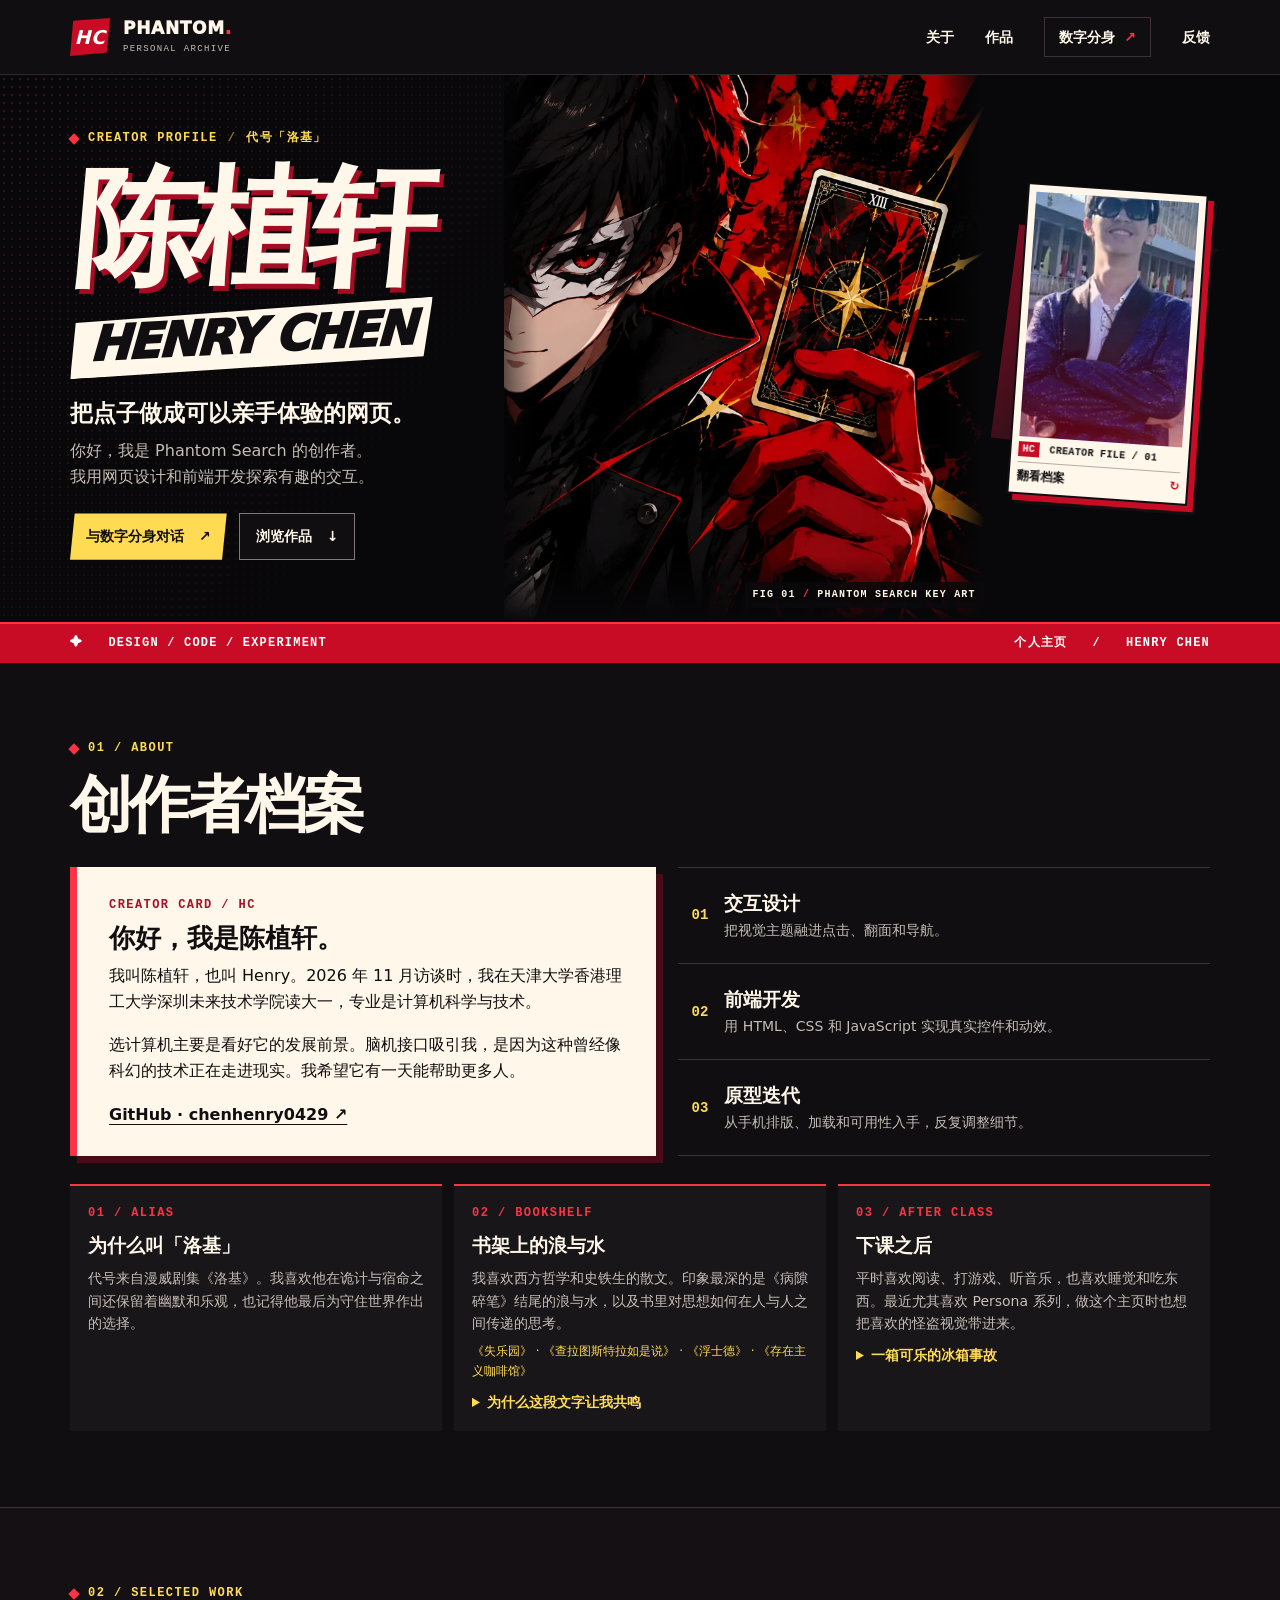
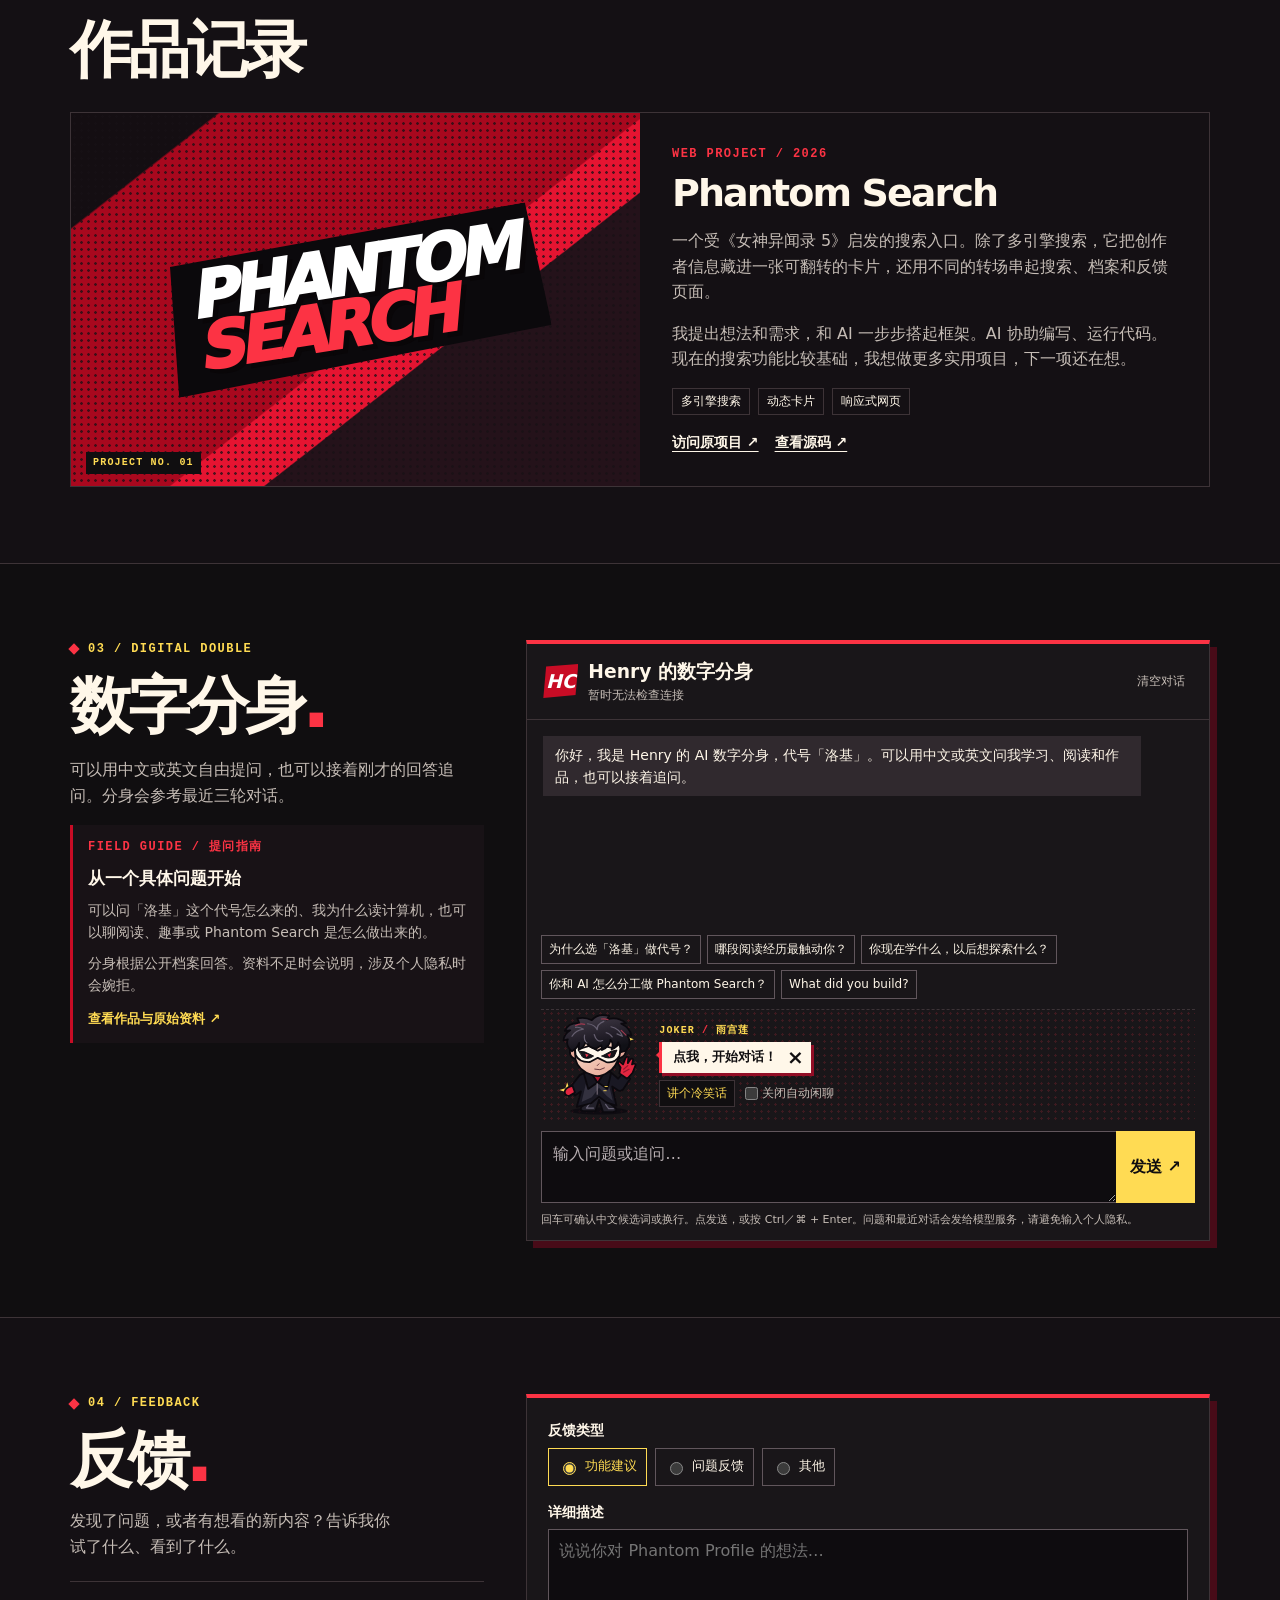
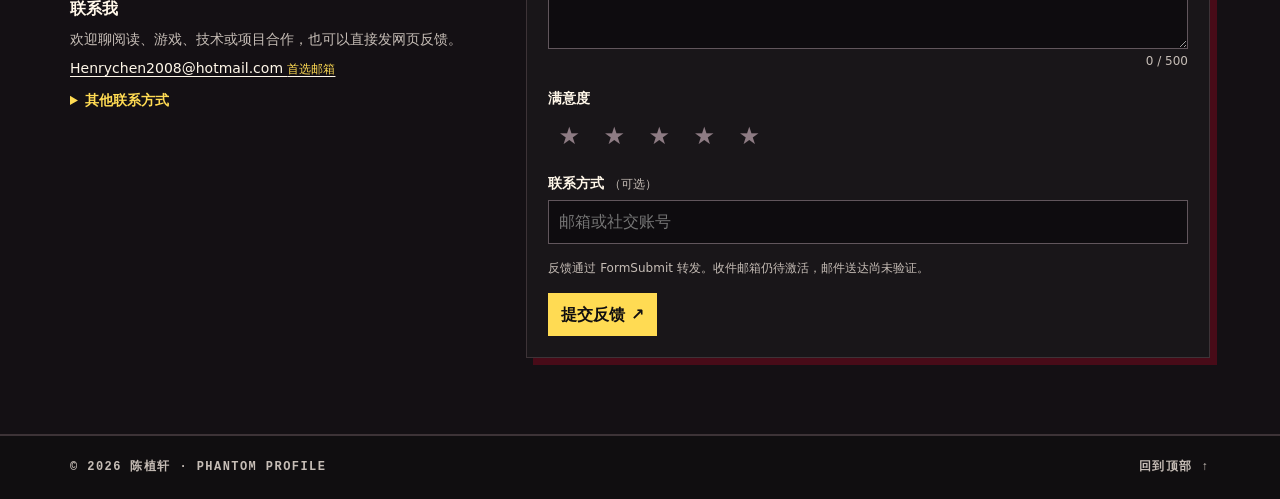
==== commit 6d6f9e4e: "Expand the Phantom Profile mascot joke deck" ====
--- a/phantom-profile/index.html
+++ b/phantom-profile/index.html
@@ -139,10 +139,13 @@
           </button>
           <div class="mascot-caption">
             <p class="mascot-name">JOKER <span>/</span> 雨宫莲</p>
-            <p class="mascot-bubble" id="mascot-bubble" aria-live="polite">点我，开始对话！</p>
+            <div class="mascot-bubble-frame">
+              <p class="mascot-bubble" id="mascot-bubble" role="status" aria-atomic="true">点我，开始对话！</p>
+              <button class="mascot-close" id="mascot-close" type="button" aria-label="关闭气泡" aria-controls="mascot-bubble">×</button>
+            </div>
             <div class="mascot-controls">
-              <button type="button" id="mascot-joke">讲个冷笑话</button>
-              <label><input type="checkbox" id="mascot-quiet">关闭闲聊</label>
+              <button type="button" id="mascot-joke" aria-controls="mascot-bubble">讲个冷笑话</button>
+              <label><input type="checkbox" id="mascot-quiet">关闭自动闲聊</label>
             </div>
           </div>
         </div>
--- a/phantom-profile/style.css
+++ b/phantom-profile/style.css
@@ -147,8 +147,13 @@
 .mascot-caption{min-width:0}
 .mascot-name{margin:0 0 5px;color:var(--yellow);font:800 10px/1.3 var(--mono);letter-spacing:.11em}
 .mascot-name span{color:var(--red)}
-.mascot-bubble{position:relative;width:fit-content;margin:0;padding:6px 11px;background:var(--cream);color:var(--ink);border-left:3px solid var(--red);box-shadow:3px 3px 0 #920e26;font-size:13px;font-weight:800}
-.mascot-bubble::before{content:"";position:absolute;top:8px;left:-11px;border:5px solid transparent;border-right-color:var(--red)}
+.mascot-bubble-frame{position:relative;width:fit-content;max-width:100%}
+.mascot-bubble{position:relative;margin:0;padding:6px 34px 6px 11px;background:var(--cream);color:var(--ink);border-left:3px solid var(--red);box-shadow:3px 3px 0 #920e26;font-size:13px;font-weight:800;line-height:1.45;white-space:pre-line;overflow-wrap:anywhere}
+.mascot-bubble:empty{padding:0;border:0;box-shadow:none}
+.mascot-bubble:not(:empty)::before{content:"";position:absolute;top:8px;left:-11px;border:5px solid transparent;border-right-color:var(--red)}
+.mascot-close{position:absolute;inset:2px 2px auto auto;width:28px;height:26px;padding:0;border:0;background:transparent;color:var(--ink);font:700 20px/1 var(--body)}
+.mascot-close:hover{background:#f3dbc9}
+.mascot-close:focus-visible{outline:2px solid #a8102a;outline-offset:-2px}
 .mascot-controls{display:flex;flex-wrap:wrap;align-items:center;gap:4px 10px;margin-top:7px;color:var(--dim);font-size:12px}
 .mascot-controls button{padding:3px 7px;border:1px solid var(--line);background:var(--ink);color:var(--yellow);font:inherit}
 .mascot-controls label{display:flex;gap:4px;align-items:center;cursor:pointer}
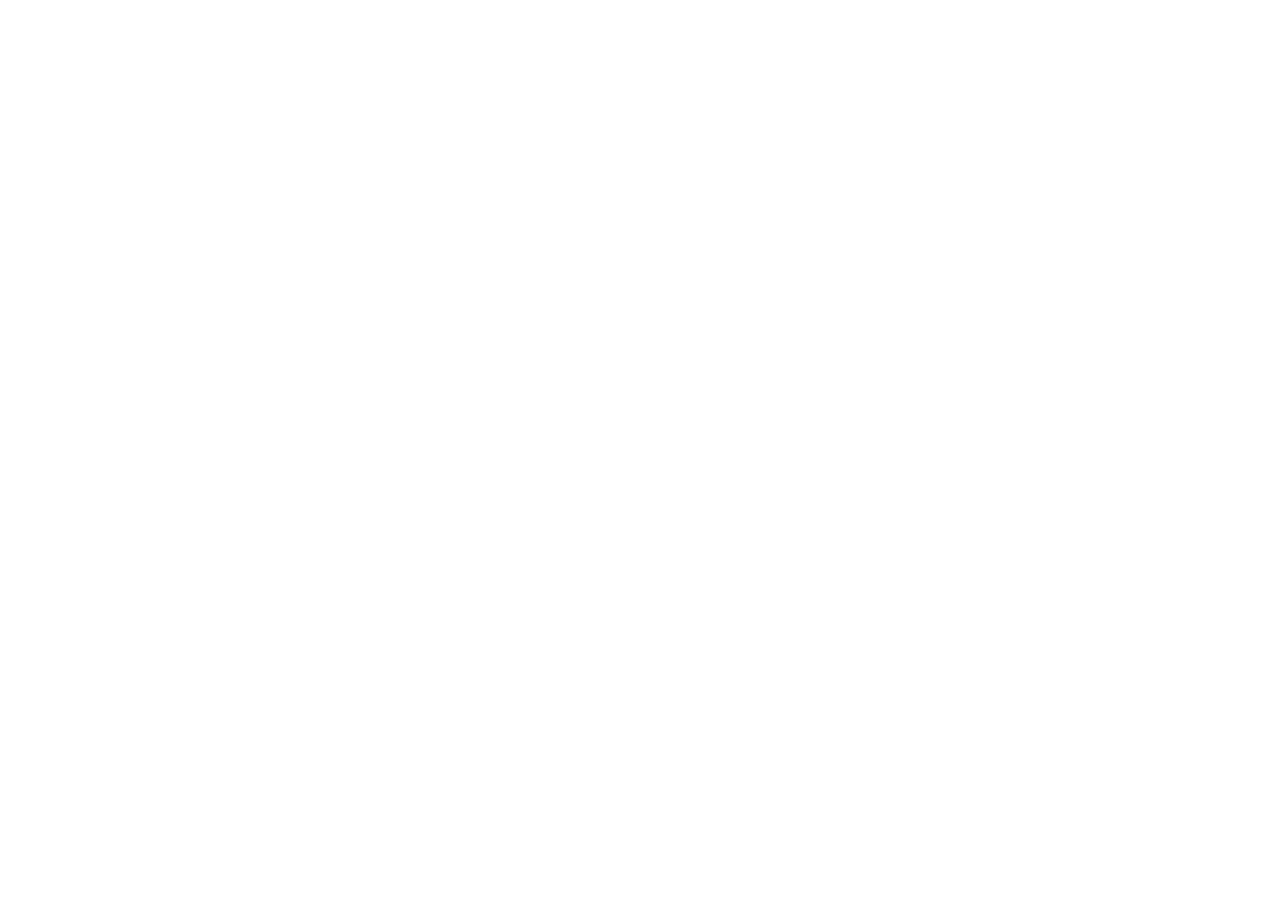
==== commit 7e00c0a3: "Point the legacy profile link to the independent project" ====
--- a/phantom-profile/index.html
+++ b/phantom-profile/index.html
@@ -1,216 +1,10 @@
 <!doctype html>
 <html lang="zh-CN">
-<head>
-  <meta charset="utf-8">
-  <meta name="viewport" content="width=device-width, initial-scale=1">
-  <meta name="description" content="陈植轩 Henry Chen 的个人主页。浏览 Phantom Search 的创作过程，与数字分身对话。">
-  <meta name="theme-color" content="#100e10">
-  <meta name="chat-api-base" content="https://phantom-profile-henry-chen.chenhenry860.chatgpt.site">
-  <title>陈植轩 · Phantom Profile</title>
-  <link rel="stylesheet" href="./style.css">
-  <script defer src="./app.js"></script>
-</head>
-<body id="top">
-  <a class="skip" href="#main">跳到主要内容</a>
-  <header class="topbar">
-    <div class="shell nav-inner">
-      <a class="wordmark" href="#top"><span class="monogram">HC</span><span>PHANTOM<span class="red">.</span><br><small>PERSONAL ARCHIVE</small></span></a>
-      <nav aria-label="主导航"><a href="#about">关于</a><a href="#work">作品</a><a class="nav-chat" href="#echo">数字分身 <span aria-hidden="true">↗</span></a><a href="#feedback">反馈</a></nav>
-    </div>
-  </header>
-  <main id="main">
-    <section class="hero" aria-labelledby="title">
-      <div class="shell hero-inner">
-        <div class="hero-copy">
-          <p class="label"><span class="diamond"></span> CREATOR PROFILE <span class="slash">/</span> 代号「洛基」</p>
-          <h1 id="title">陈植轩<span>HENRY CHEN</span></h1>
-          <p class="hero-lead">把点子做成可以亲手体验的网页。</p>
-          <p class="hero-detail">你好，我是 Phantom Search 的创作者。<br>我用网页设计和前端开发探索有趣的交互。</p>
-          <div class="actions"><a class="button primary" href="#echo">与数字分身对话 <span aria-hidden="true">↗</span></a><a class="button ghost" href="#work">浏览作品 <span aria-hidden="true">↓</span></a></div>
-        </div>
-        <div class="hero-art" aria-hidden="true">
-          <span class="art-label">FIG 01 <b>/</b> PHANTOM SEARCH KEY ART</span>
-        </div>
-        <div class="portrait-slot">
-          <button class="portrait" id="portrait" type="button" aria-label="翻转陈植轩的照片卡" aria-pressed="false">
-            <span class="portrait-rotor">
-              <span class="portrait-face portrait-front" aria-hidden="true">
-                <img src="./creator-photo.webp" width="600" height="900" alt="" fetchpriority="high">
-                <span class="portrait-label"><b>HC</b> CREATOR FILE / 01</span>
-                <span class="portrait-action">翻看档案 <span>↻</span></span>
-              </span>
-              <span class="portrait-face portrait-back" id="portrait-details" aria-hidden="true">
-                <span class="portrait-label"><b>HC</b> 创作者档案</span>
-                <strong>陈植轩<span>HENRY CHEN</span></strong>
-                <span class="portrait-bio">Phantom Search 创作者<br>交互设计 · 前端开发</span>
-                <span class="portrait-action">翻回照片 <span>↻</span></span>
-              </span>
-            </span>
-          </button>
-        </div>
-      </div>
-    </section>
-    <div class="ribbon"><div class="shell"><span>✦ &nbsp; DESIGN / CODE / EXPERIMENT</span><span>个人主页 &nbsp; / &nbsp; HENRY CHEN</span></div></div>
-    <section id="about" class="section shell">
-      <div class="section-head"><p class="label"><span class="diamond"></span> 01 / ABOUT</p><h2>创作者档案</h2></div>
-      <div class="about-grid">
-        <article class="bio">
-          <p class="eyebrow">CREATOR CARD / HC</p>
-          <h3>你好，我是陈植轩。</h3>
-          <p>我叫陈植轩，也叫 Henry。2026 年 11 月访谈时，我在天津大学香港理工大学深圳未来技术学院读大一，专业是计算机科学与技术。</p>
-          <p>选计算机主要是看好它的发展前景。脑机接口吸引我，是因为这种曾经像科幻的技术正在走进现实。我希望它有一天能帮助更多人。</p>
-          <a href="https://github.com/chenhenry0429" target="_blank" rel="noopener">GitHub · chenhenry0429 ↗</a>
-        </article>
-        <div class="skills">
-          <div><span>01</span><div><h3>交互设计</h3><p>把视觉主题融进点击、翻面和导航。</p></div></div>
-          <div><span>02</span><div><h3>前端开发</h3><p>用 HTML、CSS 和 JavaScript 实现真实控件和动效。</p></div></div>
-          <div><span>03</span><div><h3>原型迭代</h3><p>从手机排版、加载和可用性入手，反复调整细节。</p></div></div>
-        </div>
-      </div>
-      <div class="profile-notes" aria-label="创作者侧记">
-        <article>
-          <p class="eyebrow">01 / ALIAS</p>
-          <h3>为什么叫「洛基」</h3>
-          <p>代号来自漫威剧集《洛基》。我喜欢他在诡计与宿命之间还保留着幽默和乐观，也记得他最后为守住世界作出的选择。</p>
-        </article>
-        <article>
-          <p class="eyebrow">02 / BOOKSHELF</p>
-          <h3>书架上的浪与水</h3>
-          <p>我喜欢西方哲学和史铁生的散文。印象最深的是《病隙碎笔》结尾的浪与水，以及书里对思想如何在人与人之间传递的思考。</p>
-          <p class="profile-tags">《失乐园》 · 《查拉图斯特拉如是说》 · 《浮士德》 · 《存在主义咖啡馆》</p>
-          <details class="profile-detail">
-            <summary>为什么这段文字让我共鸣</summary>
-            <p>我的左耳有重度听力障碍，几乎听不到声音。读史铁生时，我能体会到文字里的绝望与不甘。他的作品促使我反思自己、认真承担责任。我也相信意志能帮助我面对困难。</p>
-          </details>
-        </article>
-        <article>
-          <p class="eyebrow">03 / AFTER CLASS</p>
-          <h3>下课之后</h3>
-          <p>平时喜欢阅读、打游戏、听音乐，也喜欢睡觉和吃东西。最近尤其喜欢 Persona 系列，做这个主页时也想把喜欢的怪盗视觉带进来。</p>
-          <details class="profile-detail">
-            <summary>一箱可乐的冰箱事故</summary>
-            <p>刚上大学约一个月，我把一箱可乐放进了急冻层。同学下午开冰箱时，几乎整箱可乐都溢出来冻成了沙冰。我找物业借了根棍子一点点铲，最后手上全是可乐味。</p>
-          </details>
-        </article>
-      </div>
-    </section>
-    <section id="work" class="work-section">
-      <div class="section shell">
-        <div class="section-head"><p class="label"><span class="diamond"></span> 02 / SELECTED WORK</p><h2>作品记录</h2></div>
-        <article class="work-card">
-          <div class="work-art"><span class="work-mark">PHANTOM<br><em>SEARCH</em></span><span class="work-tag">PROJECT NO. 01</span></div>
-          <div class="work-copy">
-            <p class="eyebrow">WEB PROJECT / 2026</p>
-            <h3>Phantom Search</h3>
-            <p>一个受《女神异闻录 5》启发的搜索入口。除了多引擎搜索，它把创作者信息藏进一张可翻转的卡片，还用不同的转场串起搜索、档案和反馈页面。</p>
-            <p>我提出想法和需求，和 AI 一步步搭起框架。AI 协助编写、运行代码。现在的搜索功能比较基础，我想做更多实用项目，下一项还在想。</p>
-            <ul class="tags" aria-label="项目标签"><li>多引擎搜索</li><li>动态卡片</li><li>响应式网页</li></ul>
-            <div class="work-links"><a href="https://chenhenry0429.github.io/phantom-search/" target="_blank" rel="noopener">访问原项目 ↗</a><a href="https://github.com/chenhenry0429/phantom-search" target="_blank" rel="noopener">查看源码 ↗</a></div>
-          </div>
-        </article>
-      </div>
-    </section>
-    <section id="echo" class="section shell echo-section">
-      <div class="echo-intro">
-        <p class="label"><span class="diamond"></span> 03 / DIGITAL DOUBLE</p>
-        <h2>数字分身<span class="red">.</span></h2>
-        <p>可以用中文或英文自由提问，也可以接着刚才的回答追问。分身会参考最近三轮对话。</p>
-        <div class="echo-guide">
-          <p class="eyebrow">FIELD GUIDE / 提问指南</p>
-          <h3>从一个具体问题开始</h3>
-          <p>可以问「洛基」这个代号怎么来的、我为什么读计算机，也可以聊阅读、趣事或 Phantom Search 是怎么做出来的。</p>
-          <p>分身根据公开档案回答。资料不足时会说明，涉及个人隐私时会婉拒。</p>
-          <a href="#work">查看作品与原始资料 ↗</a>
-        </div>
-      </div>
-      <div class="chat" aria-labelledby="chat-title">
-        <header class="chat-head"><div class="chat-avatar" aria-hidden="true">HC</div><div><h3 id="chat-title">Henry 的数字分身</h3><p id="status" aria-live="polite">正在检查连接</p></div><button class="reset" id="reset" type="button">清空对话</button></header>
-        <div class="messages" id="messages" role="log" aria-label="对话记录" aria-live="polite" tabindex="0"><p class="message assistant">你好，我是 Henry 的 AI 数字分身，代号「洛基」。可以用中文或英文问我学习、阅读和作品，也可以接着追问。</p></div>
-        <div class="suggestions" aria-label="选一个示例，编辑后发送">
-          <button type="button">为什么选「洛基」做代号？</button>
-          <button type="button">哪段阅读经历最触动你？</button>
-          <button type="button">你现在学什么，以后想探索什么？</button>
-          <button type="button">你和 AI 怎么分工做 Phantom Search？</button>
-          <button type="button">What did you build?</button>
-        </div>
-        <div class="mascot" id="mascot">
-          <button class="mascot-button" id="mascot-button" type="button" aria-label="点击雨宫莲，开始向 Henry 的数字分身提问" aria-controls="question">
-            <span class="mascot-arrival"><img class="mascot-sprite" src="./joker.svg" width="160" height="174" alt=""></span>
-          </button>
-          <div class="mascot-caption">
-            <p class="mascot-name">JOKER <span>/</span> 雨宫莲</p>
-            <div class="mascot-bubble-frame">
-              <p class="mascot-bubble" id="mascot-bubble" role="status" aria-atomic="true">点我，开始对话！</p>
-              <button class="mascot-close" id="mascot-close" type="button" aria-label="关闭气泡" aria-controls="mascot-bubble">×</button>
-            </div>
-            <div class="mascot-controls">
-              <button type="button" id="mascot-joke" aria-controls="mascot-bubble">讲个冷笑话</button>
-              <label><input type="checkbox" id="mascot-quiet">关闭自动闲聊</label>
-            </div>
-          </div>
-        </div>
-        <form id="chat-form">
-          <label for="question" class="sr-only">向数字分身提问</label>
-          <textarea id="question" name="question" rows="2" placeholder="输入问题或追问…" aria-describedby="chat-note" maxlength="600" required autocomplete="off" spellcheck="false"></textarea>
-          <button type="submit" id="send">发送 <span aria-hidden="true">↗</span></button>
-        </form>
-        <p class="chat-note" id="chat-note">回车可确认中文候选词或换行。点发送，或按 Ctrl／⌘ + Enter。问题和最近对话会发给模型服务，请避免输入个人隐私。</p>
-      </div>
-    </section>
-    <section id="feedback" class="feedback-section">
-      <div class="section shell feedback-layout">
-        <div class="section-head">
-          <p class="label"><span class="diamond"></span> 04 / FEEDBACK</p>
-          <h2>反馈<span class="red">.</span></h2>
-          <p class="feedback-intro">发现了问题，或者有想看的新内容？告诉我你试了什么、看到了什么。</p>
-          <div class="contact" id="contact">
-            <h3>联系我</h3>
-            <p>欢迎聊阅读、游戏、技术或项目合作，也可以直接发网页反馈。</p>
-            <a href="mailto:Henrychen2008@hotmail.com">Henrychen2008@hotmail.com <small>首选邮箱</small></a>
-            <details class="profile-detail">
-              <summary>其他联系方式</summary>
-              <a href="mailto:chenhenry860@gmail.com">chenhenry860@gmail.com</a>
-              <a href="tel:+8618476106267">18476106267</a>
-            </details>
-          </div>
-        </div>
-        <form class="feedback-form" id="feedback-form" method="post" aria-label="主页反馈">
-          <fieldset>
-            <legend>反馈类型</legend>
-            <div class="feedback-options">
-              <label><input type="radio" name="feedback_type" value="功能建议" checked> 功能建议</label>
-              <label><input type="radio" name="feedback_type" value="问题反馈"> 问题反馈</label>
-              <label><input type="radio" name="feedback_type" value="其他"> 其他</label>
-            </div>
-          </fieldset>
-          <div class="feedback-field">
-            <label for="feedback-message">详细描述</label>
-            <textarea id="feedback-message" name="message" rows="4" minlength="3" maxlength="500" required placeholder="说说你对 Phantom Profile 的想法…"></textarea>
-            <span class="feedback-count" id="feedback-count">0 / 500</span>
-          </div>
-          <fieldset>
-            <legend>满意度</legend>
-            <div class="feedback-stars">
-              <label><input class="sr-only" type="radio" name="rating" value="1" aria-label="1 星" required><span aria-hidden="true">★</span></label>
-              <label><input class="sr-only" type="radio" name="rating" value="2" aria-label="2 星"><span aria-hidden="true">★</span></label>
-              <label><input class="sr-only" type="radio" name="rating" value="3" aria-label="3 星"><span aria-hidden="true">★</span></label>
-              <label><input class="sr-only" type="radio" name="rating" value="4" aria-label="4 星"><span aria-hidden="true">★</span></label>
-              <label><input class="sr-only" type="radio" name="rating" value="5" aria-label="5 星"><span aria-hidden="true">★</span></label>
-            </div>
-          </fieldset>
-          <div class="feedback-field">
-            <label for="feedback-contact">联系方式 <span class="feedback-optional">（可选）</span></label>
-            <input id="feedback-contact" name="contact" maxlength="120" placeholder="邮箱或社交账号">
-          </div>
-          <p class="feedback-note">反馈通过 FormSubmit 转发。收件邮箱仍待激活，邮件送达尚未验证。</p>
-          <div class="feedback-actions">
-            <button type="submit" id="feedback-send">提交反馈 <span aria-hidden="true">↗</span></button>
-            <p id="feedback-status" role="status"></p>
-          </div>
-        </form>
-      </div>
-    </section>
-  </main>
-  <footer><div class="shell"><span>© 2026 陈植轩 · PHANTOM PROFILE</span><a href="#top">回到顶部 ↑</a></div></footer>
-</body>
-</html>
+<meta charset="utf-8">
+<meta name="viewport" content="width=device-width,initial-scale=1">
+<title>PHANTOM PERSONA ARCHIVE 已迁移</title>
+<meta http-equiv="refresh" content="1;url=https://chenhenry0429.github.io/phantom-persona-archive/">
+<link rel="canonical" href="https://chenhenry0429.github.io/phantom-persona-archive/">
+<script>location.replace("https://chenhenry0429.github.io/phantom-persona-archive/" + location.hash);</script>
+<p>个人主页已迁移。<a href="https://chenhenry0429.github.io/phantom-persona-archive/">打开 PHANTOM PERSONA ARCHIVE</a></p>
+</html>
